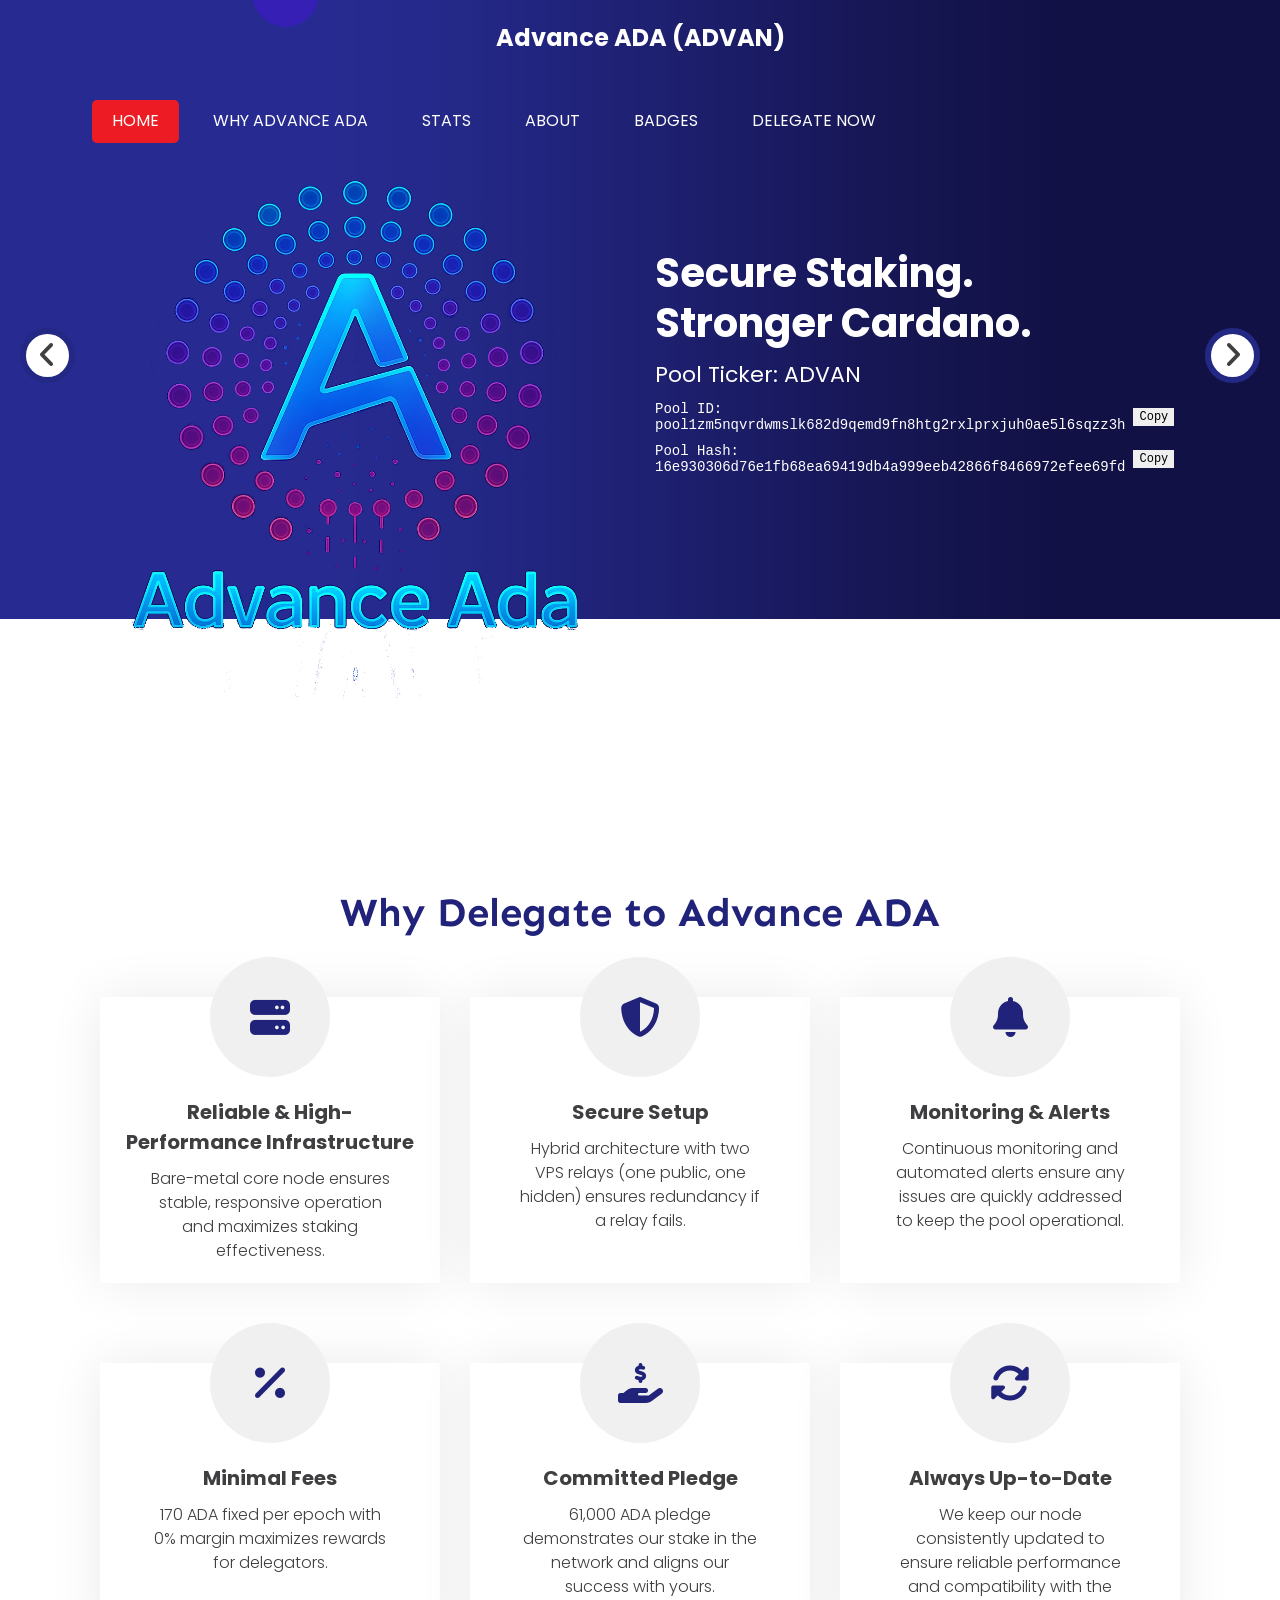
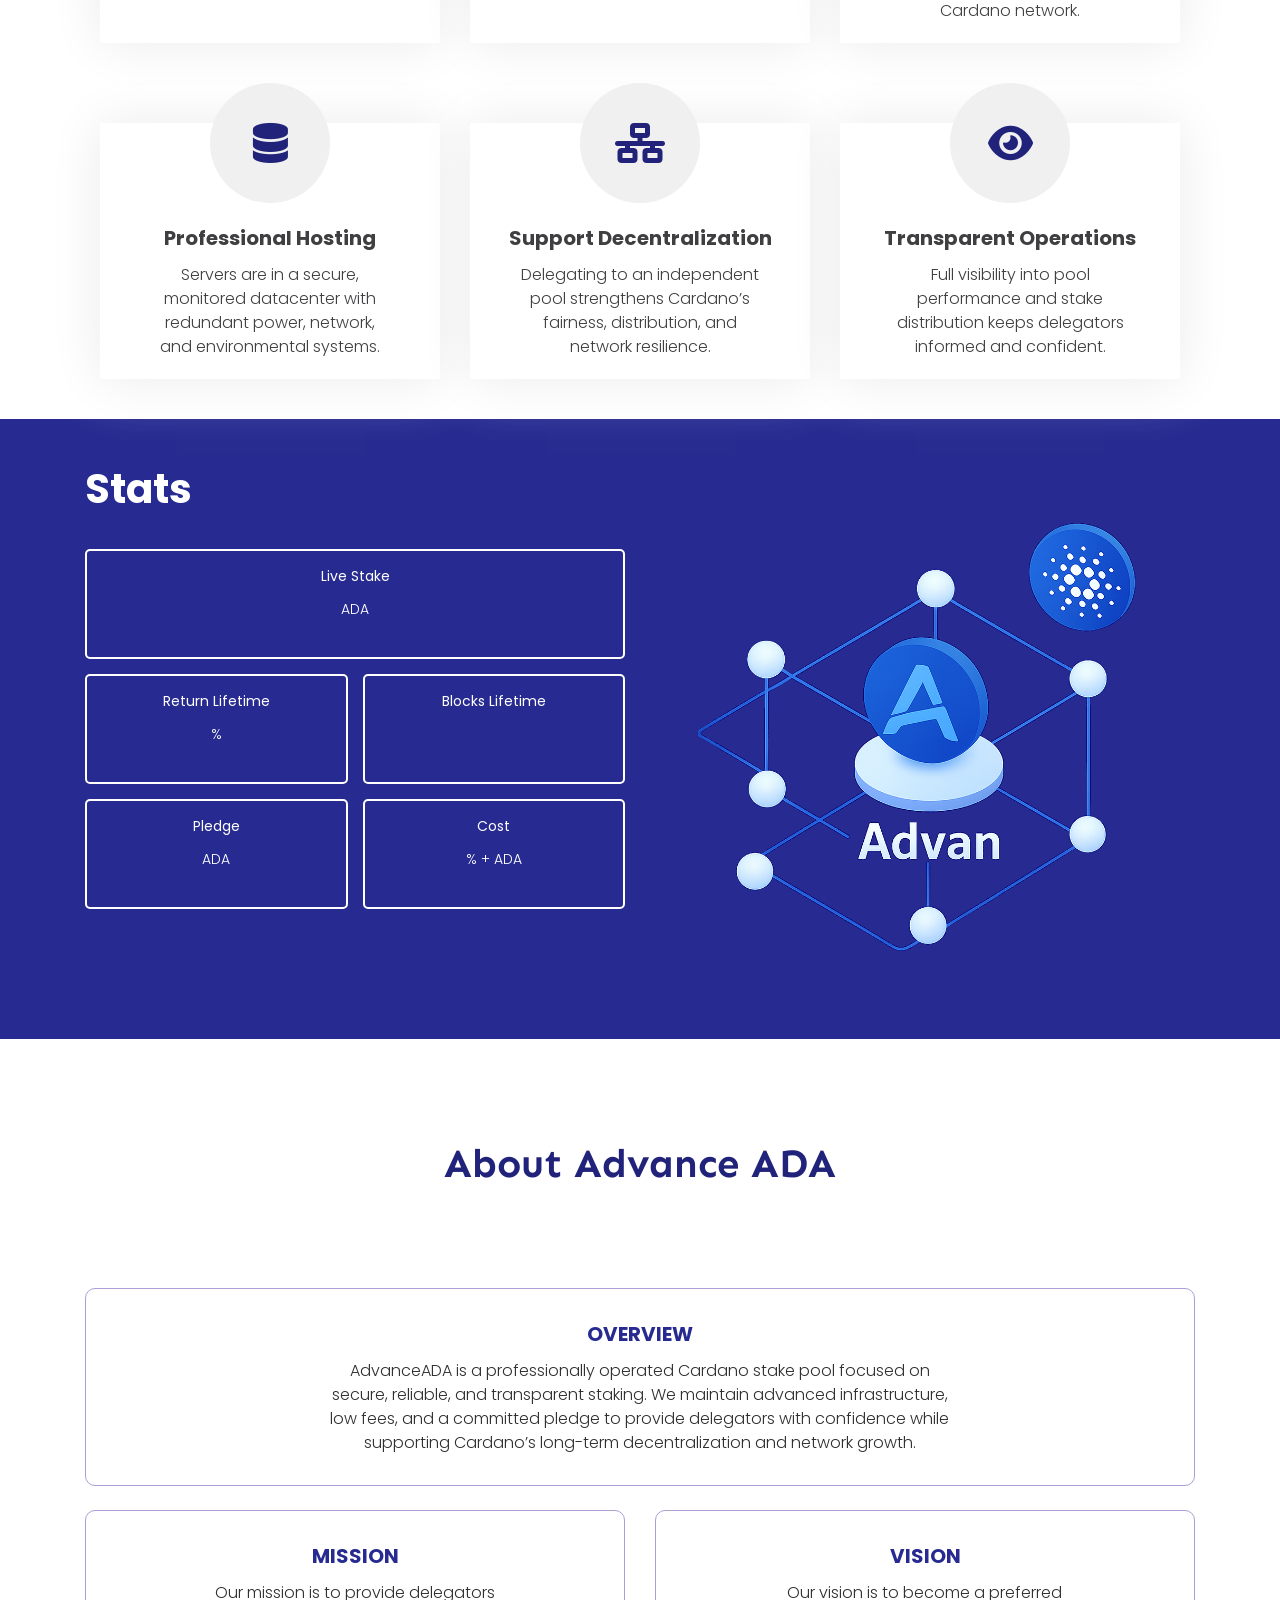
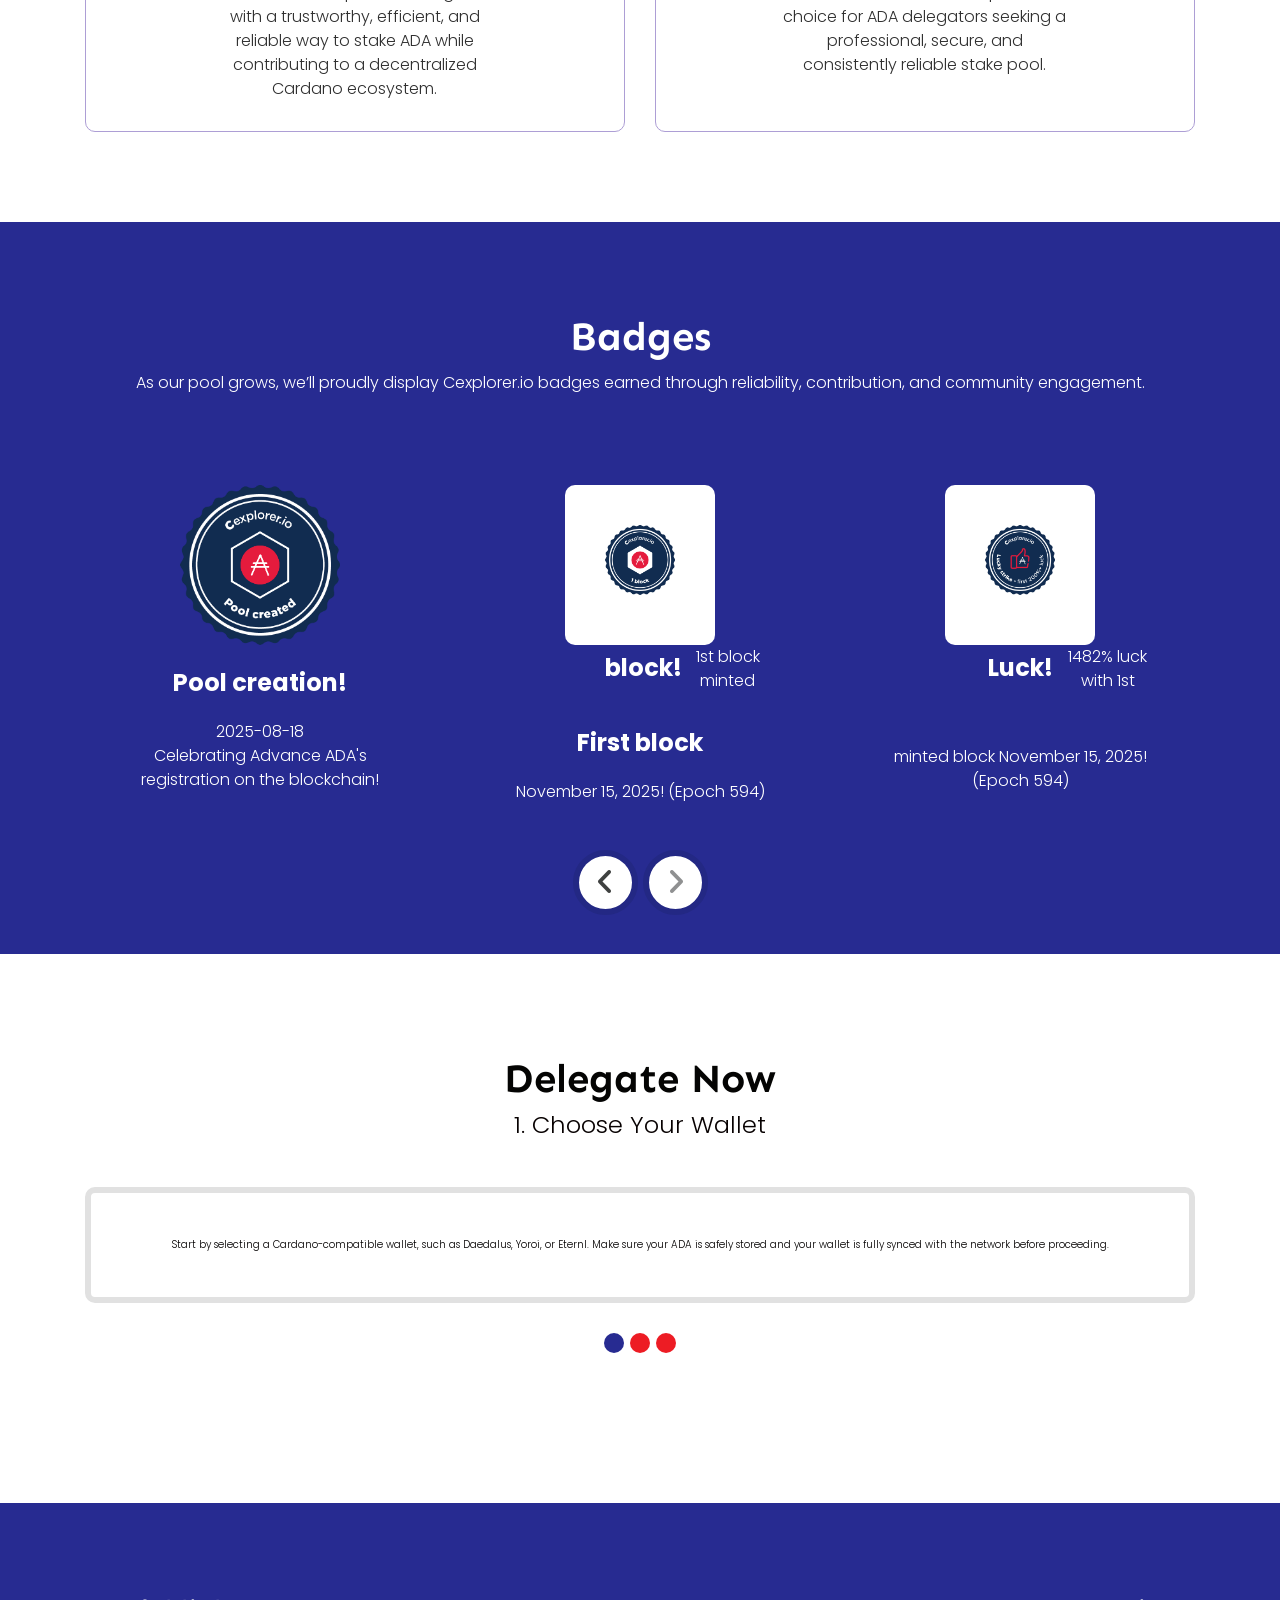
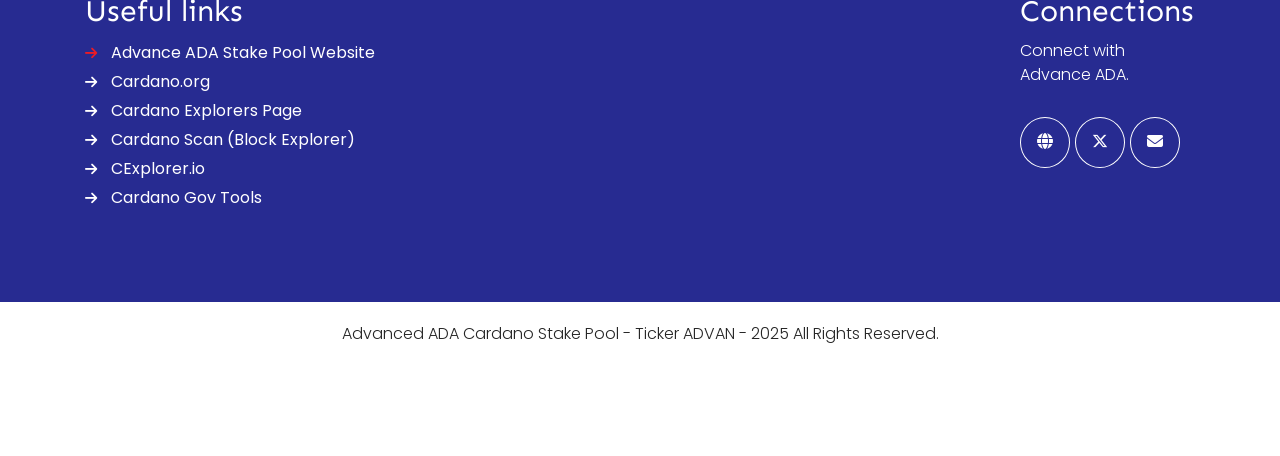
==== index.html @ 87daebdf "Update index.html" ====
<!DOCTYPE html>
<html>
   <head>
      <!-- basic -->
      <meta charset="utf-8">
      <meta http-equiv="X-UA-Compatible" content="IE=edge">
      <meta name="viewport" content="width=device-width, initial-scale=1">
      <!-- mobile metas -->
      <meta name="viewport" content="width=device-width, initial-scale=1">
      <meta name="viewport" content="initial-scale=1, maximum-scale=1">
      <!-- site metas -->
      <title>Advance ADA</title>
      <meta name="keywords" content="">
      <meta name="description" content="">
      <meta name="author" content="">
      <!-- bootstrap css -->
      <link rel="stylesheet" type="text/css" href="css/bootstrap.min.css">
      <!-- style css -->
      <link rel="stylesheet" type="text/css" href="css/style.css">
      <!-- Responsive-->
      <link rel="stylesheet" href="css/responsive.css">
      <!-- fevicon -->
      <link rel="icon" href="images/fevicon.png" type="image/gif" />
      <!-- fonts -->
      <link href="https://fonts.googleapis.com/css?family=Poppins:400,700|Sen:400,700,800&display=swap" rel="stylesheet">
      <!-- Scrollbar Custom CSS -->
      <link rel="stylesheet" href="css/jquery.mCustomScrollbar.min.css">
      <!-- Tweaks for older IEs-->
      <!--<link rel="stylesheet" href="https://netdna.bootstrapcdn.com/font-awesome/4.0.3/css/font-awesome.css">-->
      <!--<link rel="stylesheet" href="https://cdnjs.cloudflare.com/ajax/libs/font-awesome/5.15.4/css/all.min.css">-->
      <link rel="stylesheet" href="https://cdnjs.cloudflare.com/ajax/libs/font-awesome/6.5.2/css/all.min.css">
      <link rel="stylesheet" href="css/custom.css">
   </head>

<!-- Google tag (gtag.js) -->
<script async src="https://www.googletagmanager.com/gtag/js?id=G-NX46J95GQ2"></script>
<script>
  window.dataLayer = window.dataLayer || [];
  function gtag(){dataLayer.push(arguments);}
  gtag('js', new Date());

  gtag('config', 'G-NX46J95GQ2');
</script>
   
   <body>
      <div class="header_section">
         <div class="container">
            <nav class="navbar navbar-expand-lg navbar-light bg-light">
               <a class="navbar-brand"href="https://www.advanceada.com"><h1 style="color: white;"><b>Advance ADA (ADVAN)</b></h1></a>
               <button class="navbar-toggler" type="button" data-toggle="collapse" data-target="#navbarSupportedContent" aria-controls="navbarSupportedContent" aria-expanded="false" aria-label="Toggle navigation">
               <span class="navbar-toggler-icon"></span>
               </button>
               <div class="collapse navbar-collapse" id="navbarSupportedContent">
                  <ul class="navbar-nav ml-auto">
                     <li class="nav-item active">
                        <a class="nav-link" href="https://www.advanceada.com">Home</a>
                     </li>
                     <li class="nav-item">
                        <a class="nav-link" href="#Why">Why</a>
                     </li>
                     <li class="nav-item">
                        <a class="nav-link" href="#Stats">Stats</a>
                     </li>
                     <li class="nav-item">
                        <a class="nav-link" href="#About">About</a>
                     </li>
                     <li class="nav-item">
                        <a class="nav-link" href="#Badges">Badges</a>
                     </li>
                    <li class="nav-item">
                        <a class="nav-link" href="#Delegate">Delegate</a>
                     </li>
                     <!--<li class="nav-item">
                        <a class="nav-link" href="contact.html">Contact Us</a>
                     </li>-->
                  </ul>
                  <form class="form-inline my-2 my-lg-0">
                  </form>
               </div>
            </nav>
            <div class="custom_bg">
               <div class="custom_menu">
                  <ul>
                     <li class="active"><a href="index.html">Home</a></li>
                     <li><a href="#Why">Why Advance ADA</a></li>
                     <li><a href="#Stats">Stats</a></li>
                     <li><a href="#About">About</a></li>
                     <li><a href="#Badges">Badges</a></li>
                     <li><a href="#Delegate">Delegate Now</a></li>
                  </ul>
               </div>
               <!--<form class="form-inline my-2 my-lg-0">
                  <div class="search_btn">
                     <li><a href="#"><i class="fa fa-search" aria-hidden="true"></i></a></li>
                     <li><a href="#"><i class="fa fa-shopping-cart" aria-hidden="true"></i></a></li>
                  </div>
               </form>-->
            </div>
         </div>

         <!-- banner section start --> 
         <div class="banner_section layout_padding">
            <div id="my_slider" class="carousel slide" data-ride="carousel">
               <div class="carousel-inner">
                  <div class="carousel-item active">
                     <div class="container">
                        <div class="row">
                           <div class="col-md-6">
                              <div class="banner_img"><img src="images/Advan_Logo_NoBG.png"></div>
                           </div>
                           <div class="col-md-6">
                              <h1 class="banner_taital">Secure Staking.<br>Stronger Cardano.</h1>
                              <h2 style="color: white;">Pool Ticker: ADVAN</h2>
                              <h2 style="color: white; font-size: 14px; font-family: monospace; word-break: break-all; display: flex; align-items: center; gap: 8px;">
                                 Pool ID:<br>pool1zm5nqvrdwmslk682d9qemd9fn8htg2rxlprxjuh0ae5l6sqzz3h
                                 <button 
                                   onclick="navigator.clipboard.writeText('pool1zm5nqvrdwmslk682d9qemd9fn8htg2rxlprxjuh0ae5l6sqzz3h')"
                                   style="font-size: 12px; padding: 2px 6px; cursor: pointer;"
                                 >
                                   Copy
                                 </button>
                               </h2>
                               <h2 style="color: white; font-size: 14px; font-family: monospace; word-break: break-all; display: flex; align-items: center; gap: 8px;">
                                 Pool Hash:<br>16e930306d76e1fb68ea69419db4a999eeb42866f8466972efee69fd
                                 <button 
                                   onclick="navigator.clipboard.writeText('16e930306d76e1fb68ea69419db4a999eeb42866f8466972efee69fd')"
                                   style="font-size: 12px; padding: 2px 6px; cursor: pointer;"
                                 >
                                   Copy
                                 </button>
                               </h2>
                                                              
                              <!--<div class="read_bt"><a href="#">Read More</a></div>-->
                           </div>

                        </div>
                     </div>
                  </div>
                  <div class="carousel-item">
                     <div class="container">
                        <div class="row">
                           <div class="col-md-6">
                               <h1 class="banner_taital">Stake your ADA with Advance ADA (ticker: ADVAN)</h1>
                              <h2 style="color: white;">A Cardano stakepool with meaningful pledge and reliable high performance infrastructure, running with the minimum allowed fee (0% + 170ADA) to best optimize delegator's rewards!</h2>
                              <!--<div class="read_bt"><a href="#">Read More</a></div>-->
                           </div>
                           <div class="col-md-6">
                              <div class="banner_img"><img src="images/banner-img.png"></div>
                           </div>
                        </div>
                     </div>
                  </div>
                  <!--
                  <div class="carousel-item">
                     <div class="container">
                        <div class="row">
                           <div class="col-md-6">
                              <h1 class="banner_taital">Hosting <br>And Domain</h1>
                              <div class="read_bt"><a href="#">Read More</a></div>
                           </div>
                           <div class="col-md-6">
                              <div class="banner_img"><img src="images/Advan_Logo_NoBG.png"></div>
                           </div>
                        </div>
                     </div>
                  </div>-->
               </div>
               <a class="carousel-control-prev" href="#my_slider" role="button" data-slide="prev">
               <i class="fa fa-angle-left"></i>
               </a>
               <a class="carousel-control-next" href="#my_slider" role="button" data-slide="next">
               <i class="fa fa-angle-right"></i>
               </a>
            </div>
         </div>
         <!-- banner section end -->
      </div>
      <!-- header section end -->

      <!-- domain section start -->
      <!--<div class="domain_section">
         <div class="container">
            <div class="domain_box">
               <div class="domain_rate">
                  <ul>
                     <li><a href="#"><span style="color: #8b2791;">.com</span> $11.25</a></li>
                     <li><a href="#"><span style="color: #8b2791;">.org</span> $12.50</a></li>
                     <li><a href="#"><span style="color: #8b2791;">.net</span> $14.50 </a></li>
                     <li><a href="#"><span style="color: #8b2791;">.com</span> $11.50</a></li>
                     <li><a href="#"><span style="color: #8b2791;">info</span> $9.00</a></li>
                     <li><a href="#"><span style="color: #8b2791;">xyz</span> $0.99</a></li>
                  </ul>
               </div>
               <div class="domain_main">
                  <form class="example" action="#">
                     <input type="text" placeholder="Search Domain.." name="Search Domain..">
                     <button type="submit">Search Now</button>
                  </form>
               </div>
            </div>
         </div>
      </div>-->
      <!-- domain section end -->

<!-- Why section start -->
<div class="about_section layout_padding" id="Why">
   <div class="container">
      
      <!-- Section Title -->
      <div class="container">
         <div class="row">
           <div class="col-md-12">
             <h1 class="pricing_taital" style="color: #21237a; margin-bottom: 50px;">Why Delegate to Advance ADA</h1>
             <!--<p class="pricing_text">Why Delegate to Advance ADA</p>-->
           </div>
         </div>

      <!-- Row 1 -->
      <div class="row about-row" style="margin-bottom: 80px;">
         <div class="col-md-4">
            <div class="about_box">
               <div class="icon-circle" style="width: 120px; height: 120px; margin-top: -60px; margin-left: auto; margin-right: auto; position: relative; z-index: 1; text-align: center;"><i class="fas fa-server" style="font-size: 40px; line-height: 120px;"></i></div>
               <h3 class="faster_text">Reliable & High-Performance Infrastructure</h3>
               <p class="lorem_text">Bare-metal core node ensures stable, responsive operation and maximizes staking effectiveness.</p>
            </div>
         </div>
         <div class="col-md-4">
            <div class="about_box">
               <div class="icon-circle" style="width: 120px; height: 120px; margin-top: -60px; margin-left: auto; margin-right: auto; position: relative; z-index: 1; text-align: center;"><i class="fas fa-shield-alt" style="font-size: 40px; line-height: 120px;"></i></div>
               <h3 class="faster_text">Secure Setup</h3>
               <p class="lorem_text">Hybrid architecture with two VPS relays (one public, one hidden) ensures redundancy if a relay fails.</p>
            </div>
         </div>
         <div class="col-md-4">
            <div class="about_box">
               <div class="icon-circle" style="width: 120px; height: 120px; margin-top: -60px; margin-left: auto; margin-right: auto; position: relative; z-index: 1; text-align: center;"><i class="fas fa-bell" style="font-size: 40px; line-height: 120px;"></i></div>
               <h3 class="faster_text">Monitoring & Alerts</h3>
               <p class="lorem_text">Continuous monitoring and automated alerts ensure any issues are quickly addressed to keep the pool operational.</p>
            </div>
         </div>
      </div>

      <!-- Row 2 -->
      <div class="row about-row" style="margin-bottom: 80px;">
         <div class="col-md-4">
            <div class="about_box">
               <div class="icon-circle" style="width: 120px; height: 120px; margin-top: -60px; margin-left: auto; margin-right: auto; position: relative; z-index: 1; text-align: center;"><i class="fas fa-percentage" style="font-size: 40px; line-height: 120px;"></i></div>
               <h3 class="faster_text">Minimal Fees</h3>
               <p class="lorem_text">170 ADA fixed per epoch with 0% margin maximizes rewards for delegators.</p>
            </div>
         </div>
         <div class="col-md-4">
            <div class="about_box">
               <div class="icon-circle" style="width: 120px; height: 120px; margin-top: -60px; margin-left: auto; margin-right: auto; position: relative; z-index: 1; text-align: center;"><i class="fas fa-hand-holding-usd" style="font-size: 40px; line-height: 120px;"></i></div>
               <h3 class="faster_text">Committed Pledge</h3>
               <p class="lorem_text">61,000 ADA pledge demonstrates our stake in the network and aligns our success with yours.</p>
            </div>
         </div>
         <div class="col-md-4">
            <div class="about_box">
               <div class="icon-circle" style="width: 120px; height: 120px; margin-top: -60px; margin-left: auto; margin-right: auto; position: relative; z-index: 1; text-align: center;"><i class="fas fa-sync-alt" style="font-size: 40px; line-height: 120px;"></i></div>
               <h3 class="faster_text">Always Up-to-Date</h3>
               <p class="lorem_text">We keep our node consistently updated to ensure reliable performance and compatibility with the Cardano network.</p>
            </div>
         </div>
      </div>

      <!-- Row 3 -->
      <div class="row about-row">
         <div class="col-md-4">
            <div class="about_box">
               <div class="icon-circle" style="width: 120px; height: 120px; margin-top: -60px; margin-left: auto; margin-right: auto; position: relative; z-index: 1; text-align: center;"><i class="fas fa-database" style="font-size: 40px; line-height: 120px;"></i></div>
               <h3 class="faster_text">Professional Hosting</h3>
               <p class="lorem_text">Servers are in a secure, monitored datacenter with redundant power, network, and environmental systems.</p>
            </div>
         </div>
         <div class="col-md-4">
            <div class="about_box">
               <div class="icon-circle" style="width: 120px; height: 120px; margin-top: -60px; margin-left: auto; margin-right: auto; position: relative; z-index: 1; text-align: center;"><i class="fas fa-network-wired" style="font-size: 40px; line-height: 120px;"></i></div>
               <h3 class="faster_text">Support Decentralization</h3>
               <p class="lorem_text">Delegating to an independent pool strengthens Cardano’s fairness, distribution, and network resilience.</p>
            </div>
         </div>
         <div class="col-md-4">
            <div class="about_box">
               <div class="icon-circle" style="width: 120px; height: 120px; margin-top: -60px; margin-left: auto; margin-right: auto; position: relative; z-index: 1; text-align: center;"><i class="fas fa-eye" style="font-size: 40px; line-height: 120px;"></i></div>
               <h3 class="faster_text">Transparent Operations</h3>
               <p class="lorem_text">Full visibility into pool performance and stake distribution keeps delegators informed and confident.</p>
            </div>
         </div>
      </div>

   </div>
</div>
<!-- Why section end -->


      <!-- hosting section start -->
<!--      <div class="hosting_section layout_padding" id="Stats">
         <div class="container">
            <div class="row">
               <div class="col-md-6">
                  <h1 class="hosting_taital">Recent Stats</h1>
                  <p class="hosting_text"> To be updated - Under construction <br><br><br><br><br><br><br><br></p>
                  <!--<div class="click_bt"><a href="#">Click Here</a></div>-->
<!--               </div>
               <div class="col-md-6">
                  <div class="hosting_img"><img src="images/Advan_Blockchain.png"></div>
               </div>
            </div>
         </div>
      </div>
      <!-- hosting section end -->




<!-- Stats section start -->
<script src="https://ajax.googleapis.com/ajax/libs/jquery/3.4.1/jquery.min.js"></script>
<script>
   $.getJSON("https://js.cexplorer.io/api-static/pool/pool1zm5nqvrdwmslk682d9qemd9fn8htg2rxlprxjuh0ae5l6sqzz3h.json", function(data) { 
   $.each( data.data, function( i, val ) { 
         a=new Array('tax_fix','pledge','stake');
         if(a.includes(i))  val=Math.round(parseInt(val)/1000000);
         if(i=='blocks_lifetime') val=parseInt(val) + parseInt(data.data.blocks_epoch);
   
         $('#pool1zm5nqvrdwmslk682d9qemd9fn8htg2rxlprxjuh0ae5l6sqzz3h_'+i).html(val).text();   
   }); 
         });
</script>

<div class="stats_section layout_padding" id="Stats">
   <div class="container">
      <div class="row">
         <!-- Left column: Stats title and boxes -->
         <div class="col-md-6">
            <h1 class="stats_taital">Stats</h1>
            <div class="stats_boxes">
               <!-- First row: Live Stake (spans both columns on desktop) -->
               <div class="stat_box full-width">
                  <h3>Live Stake</h3>
                  <p id="LiveStake"><span id="pool1zm5nqvrdwmslk682d9qemd9fn8htg2rxlprxjuh0ae5l6sqzz3h_stake"></span> ADA</p>
               </div>
               <!-- Second row: Return Lifetime and Blocks Lifetime -->
               <div class="stat_box">
                  <h3>Return Lifetime</h3>
                  <p id="returnLifetime"><span id="pool1zm5nqvrdwmslk682d9qemd9fn8htg2rxlprxjuh0ae5l6sqzz3h_roa_lifetime"></span>%</p>
               </div>
               <div class="stat_box">
                  <h3>Blocks Lifetime</h3>
                  <p id="blocksLifetime"><span id="pool1zm5nqvrdwmslk682d9qemd9fn8htg2rxlprxjuh0ae5l6sqzz3h_blocks_lifetime"></span></p>
               </div>
               <!-- Third row: Pledge and Cost -->
               <div class="stat_box">
                  <h3>Pledge</h3>
                  <p id="pledge"><span id="pool1zm5nqvrdwmslk682d9qemd9fn8htg2rxlprxjuh0ae5l6sqzz3h_pledge"></span> ADA</p>
               </div>
               <div class="stat_box">
                  <h3>Cost</h3>
                  <p id="poolCost"><span id="pool1zm5nqvrdwmslk682d9qemd9fn8htg2rxlprxjuh0ae5l6sqzz3h_tax_ratio"></span>% +  <span id="pool1zm5nqvrdwmslk682d9qemd9fn8htg2rxlprxjuh0ae5l6sqzz3h_tax_fix"></span> ADA</p>
               </div>
            </div>
         </div>
         <!-- Right column: Image -->
         <div class="col-md-6">
            <div class="stats_img text-center">
               <img src="images/Advan_Blockchain_NoBG.png" alt="Advan Blockchain" class="img-fluid">
            </div>
         </div>
      </div>
   </div>
</div>
<style>
   .stats_section {
       background-color: #272b91;
       color: #ffffff;
       padding: 40px 0;
   }
   .stats_taital {
       color: #ffffff;
       margin-bottom: 20px;
   }
   .stats_boxes {
       margin-bottom: 20px;
       display: grid;
       grid-template-columns: 1fr 1fr;
       grid-template-rows: auto auto auto; /* Explicitly define 3 rows */
       gap: 15px; /* Consistent spacing */
       max-width: 100%;
   }
   .stat_box {
       background-color: transparent;
       color: #ffffff;
       border: 2px solid #ffffff;
       padding: 15px;
       text-align: center;
       border-radius: 5px;
       min-height: 110px;
       box-sizing: border-box;
       overflow: hidden;
       white-space: nowrap;
       text-overflow: ellipsis;
   }
   .full-width {
       grid-column: 1 / -1; /* Span both columns on desktop */
   }
   .stat_box h3, .stat_box p {
       color: #ffffff;
       margin: 0;
       font-size: 14px;
   }
   .stats_img img {
       max-width: 100%;
       height: auto;
   }
   /* Stack to 5 rows below 500px (mobile) */
   @media (max-width: 500px) {
       .stats_boxes {
           grid-template-columns: 1fr; /* Single column */
           grid-template-rows: repeat(5, auto); /* 5 rows */
           gap: 15px;
       }
       .stat_box {
           grid-column: 1 / -1; /* All span full width */
           min-height: 90px;
       }
       .full-width {
           grid-column: 1 / -1; /* Ensure first row still spans */
       }
   }
</style>
<!-- Stats section end -->   

   
      <!-- about section start -->
<div class="pricing_section layout_padding" id="About">
   <div class="container">
     <div class="row">
       <div class="col-md-12">
         <h1 class="pricing_taital" style="color: #21237a; margin-bottom: 20px;">About Advance ADA</h1>
       </div>
     </div>

     <div class="pricing_section_2">
       <!-- Overview takes full row -->
       <div class="row mb-4">
         <div class="col-md-12">
           <div class="pricing_box">
             <h1 class="monthly_text">Overview</h1>
             <p class="band_text">
               AdvanceADA is a professionally operated Cardano stake pool focused on secure, reliable, and transparent staking. 
               We maintain advanced infrastructure, low fees, and a committed pledge to provide delegators with confidence 
               while supporting Cardano’s long-term decentralization and network growth.
             </p>
           </div>
         </div>
       </div>
 
       <!-- Mission + Vision side by side -->
       <div class="row">
         <div class="col-md-6 d-flex">
           <div class="pricing_box flex-fill">
             <h1 class="monthly_text">Mission</h1>
             <p class="band_text">
               Our mission is to provide delegators with a trustworthy, efficient, and reliable way to stake ADA 
               while contributing to a decentralized Cardano ecosystem.
             </p>
           </div>
         </div>
 
         <div class="col-md-6 d-flex">
           <div class="pricing_box flex-fill">
             <h1 class="monthly_text">Vision</h1>
             <p class="band_text">
               Our vision is to become a preferred choice for ADA delegators seeking a professional, secure, 
               and consistently reliable stake pool.
             </p>
           </div>
         </div>
       </div>
     </div>
   </div>
 </div>
 <!-- about section end -->

      <!-- services section start -->
      <div class="services_section layout_padding" id="Badges">
         <div class="container">
            <div class="row">
               <div class="col-md-12">
                  <h1 class="services_taital">Badges</h1>
                  <p class="services_text">As our pool grows, we’ll proudly display Cexplorer.io badges earned through reliability, contribution, and community engagement.</p>
                  <!--<p class="services_text">Cexplorer.io badges showcase our pool’s proven reliability, community engagement, and Cardano ecosystem contributions.</p>-->
               </div>
            </div>
            <div class="services_section_2">
               <div id="main_slider"class="carousel slide" data-ride="carousel">
                  <div class="carousel-inner">
                     <div class="carousel-item active">
                        <div class="row">
                           <div class="col-md-4">
                              <div class="service_box" style="text-align: center;">
                                 <img src="images/Advan-Badge-Pool-Creation.png" class="image_1" width="160" height="160">
                                 <h3 class="wordpress_text">Pool creation!</h3>
                                 <p class="opposed_text">2025-08-18<br>Celebrating Advance ADA's registration on the blockchain!</p>
                              </div>
                           </div>
                           <div class="col-md-4">
                              <div class="service_box">
                                 <div class="services_icon">
                                    <img src="images/Badge-block-1.png" class="image_1" width="160" height="160">
                                     <h3 class="wordpress_text">First block!</h3>
                                 </div>
                                 <h3 class="wordpress_text">First block</h3>
                                 <p class="opposed_text">1st block minted November 15, 2025! (Epoch 594)</p>
                              </div>
                           </div>
                           <div class="col-md-4">
                              <div class="service_box">
                                 <div class="services_icon">
                                    <img src="images/Badge-luck-200.png" class="image_1" width="160" height="160">
                                     <h3 class="wordpress_text">+200% Luck!</h3>
                                 </div>
                                 <h3 class="wordpress_text"></h3>
                                 <p class="opposed_text">1482% luck with 1st minted block November 15, 2025! (Epoch 594)</p>
                              </div>
                           </div>
                        </div>
                     </div>
                     <div class="carousel-item">
                        <div class="row">
                           <div class="col-md-4">
                              <div class="service_box">
                                 <div class="services_icon">
                                    <img src="images/Baicon-4.png" class="image_1">
                                    <img src="images/icon-4.png" class="image_2">
                                 </div>
                                 <h3 class="wordpress_text">100k Stake</h3>
                                 <p class="opposed_text">A next goal to be celebrated by Advance ADA.</p>
                              </div>
                           </div>
                           <div class="col-md-4">
                              <div class="service_box">
                                 <div class="services_icon">
                                    <img src="images/icon-4.png" class="image_1">
                                    <img src="images/icon-4.png" class="image_2">
                                 </div>
                                 <h3 class="wordpress_text">10 Blocks</h3>
                                 <p class="opposed_text">A next goal to be celebrated by Advance ADA.</p>
                              </div>
                           </div>
                           <div class="col-md-4">
                              <div class="service_box">
                                 <div class="services_icon">
                                    <img src="images/icon-4.png" class="image_1">
                                    <img src="images/icon-4.png" class="image_2">
                                 </div>
                                 <h3 class="wordpress_text">10 Delegators</h3>
                                 <p class="opposed_text">A next goal to be celebrated by Advance ADA.</p>
                              </div>
                           </div>
                        </div>
                     </div>
                     <!--
                     <div class="carousel-item">
                        <div class="row">
                           <div class="col-md-4">
                              <div class="service_box">
                                 <div class="services_icon">
                                    <img src="images/icon-4.png" class="image_1">
                                    <img src="images/icon-7.png" class="image_2">
                                 </div>
                                 <h3 class="wordpress_text">WordPress Hosting</h3>
                                 <p class="opposed_text">opposed to using 'Content here, content here', making it look like readable</p>
                              </div>
                           </div>
                           <div class="col-md-4">
                              <div class="service_box">
                                 <div class="services_icon">
                                    <img src="images/icon-5.png" class="image_1">
                                    <img src="images/icon-5.png" class="image_2">
                                 </div>
                                 <h3 class="wordpress_text">Cloud Hosting</h3>
                                 <p class="opposed_text">opposed to using 'Content here, content here', making it look like readable</p>
                              </div>
                           </div>
                           <div class="col-md-4">
                              <div class="service_box">
                                 <div class="services_icon">
                                    <img src="images/icon-6.png" class="image_1">
                                    <img src="images/icon-9.png" class="image_2">
                                 </div>
                                 <h3 class="wordpress_text">Dedicated Hosting</h3>
                                 <p class="opposed_text">opposed to using 'Content here, content here', making it look like readable</p>
                              </div>
                           </div>
                        </div>
                     </div>-->
                  </div>
                  <a class="carousel-control-prev" href="#main_slider" role="button" data-slide="prev">
                  <i class="fa fa-angle-left"></i>
                  </a>
                  <a class="carousel-control-next" href="#main_slider" role="button" data-slide="next">
                  <i class="fa fa-angle-right"></i>
                  </a>
               </div>
            </div>
         </div>
      </div>
      <!-- services section end -->


      <!-- testimonial section start -->
      <div class="testimonial_section layout_padding" id="Delegate">
         <div class="container">
            <div id="carouselExampleIndicators" class="carousel slide" data-ride="carousel">
               <ol class="carousel-indicators">
                  <li data-target="#carouselExampleIndicators" data-slide-to="0" class="active"></li>
                  <li data-target="#carouselExampleIndicators" data-slide-to="1"></li>
                  <li data-target="#carouselExampleIndicators" data-slide-to="2"></li>
               </ol>
               <div class="carousel-inner">
                  <div class="carousel-item active">
                     <div class="row">
                        <div class="col-md-12">
                           <h1 class="testimonial_taital">Delegate Now</h1>
                           <p class="testimonial_text">1. Choose Your Wallet</p>
                           <div class="testimonial_section_2">
                              <p class="ipsum_text">Start by selecting a Cardano-compatible wallet, such as Daedalus, Yoroi, or Eternl. Make sure your ADA is safely stored and your wallet is fully synced with the network before proceeding.</p>
                              <!--<div class="quick_img"><img src="images/quick-icon.png"></div>-->
                           </div>
                           <!--<div class="client_img"><img src="images/client-img.png"></div>
                           <h4 class="client_name">Joy Mori</h4>-->
                        </div>
                     </div>
                  </div>
                  <div class="carousel-item">
                     <div class="row">
                        <div class="col-md-12">
                           <h1 class="testimonial_taital">Delegate Now</h1>
                           <p class="testimonial_text">2. Find ADVAN Stake Pool</p>
                           <div class="testimonial_section_2">
                              <p class="ipsum_text">Within your wallet’s delegation interface, search for our pool by its <b>ticker: ADVAN</b> or pool ID. Review the pool details if you like, then select it as your delegation target.</p>
                              <!--<div class="quick_img"><img src="images/quick-icon.png"></div>-->
                           </div>
                           <!--<div class="client_img"><img src="images/client-img.png"></div>
                           <h4 class="client_name">Joy Mori</h4>-->
                        </div>
                     </div>
                  </div>
                  <div class="carousel-item">
                     <div class="row">
                        <div class="col-md-12">
                           <h1 class="testimonial_taital">Delegate Now</h1>
                           <p class="testimonial_text">3. Delegate Your ADA</p>
                           <div class="testimonial_section_2">
                              <p class="ipsum_text">Decide how much ADA you want to delegate and confirm the transaction. Your delegation will be active after the next epoch, and you’ll start earning rewards while supporting the ADVAN stake pool.</p>
                              <!--<div class="quick_img"><img src="images/quick-icon.png"></div>-->
                           </div>
                           <!--<div class="client_img"><img src="images/client-img.png"></div>
                           <h4 class="client_name">Joy Mori</h4>-->
                        </div>
                     </div>
                  </div>
               </div>
            </div>
         </div>
      </div>
      <!-- testimonial section end -->

      <!-- newslatter section start -->
      <!-- 
      <div class="newslatter_section">
         <div class="container">
            <div class="row">
               <div class="col-md-12">
                  <h1 class="newslatter_taital">Subscribe Newsletter</h1>
                  <form class="example" action="#">
                     <input type="text" class="mail" placeholder="Enter Your email" name="Enter Your email">
                     <button type="submit">Sbscribe</button>
                  </form>
               </div>
            </div>
         </div>
      </div>
   -->
      <!-- newslatter section end -->
      <!-- footer section start -->
      <div class="footer_section layout_padding">
         <div class="container">
            <div class="row">
               <div class="col-sm-4">
                  <h3 class="footer_text">Useful links</h3>
                  <div class="footer_menu">
                     <ul>
                        <li class="active"><a href="index.html"><span class="angle_icon active"><i class="fa fa-arrow-right" aria-hidden="true"></i></span> Advance ADA Stake Pool Website</a></li>
                        <li><a href="https://cardano.org/"><span class="angle_icon"><i class="fa fa-arrow-right" aria-hidden="true"></i></span>  Cardano.org</a></li>
                        <li><a href="https://explorer.cardano.org/"><span class="angle_icon"><i class="fa fa-arrow-right" aria-hidden="true"></i></span> Cardano Explorers Page</a></li>
                        <li><a href="https://cardanoscan.io/"><span class="angle_icon"><i class="fa fa-arrow-right" aria-hidden="true"></i></span> Cardano Scan (Block Explorer)</a></li>
                        <li><a href="https://cexplorer.io/"><span class="angle_icon"><i class="fa fa-arrow-right" aria-hidden="true"></i></span>  CExplorer.io</a></li>
                        <li><a href="https://gov.tools/"><span class="angle_icon"><i class="fa fa-arrow-right" aria-hidden="true"></i></span>  Cardano Gov Tools</a></li>
                     </ul>
                  </div>
               </div>
               
               <div class="col-sm-4">
                  <!--
                  <h3 class="footer_text">Address</h3>
                  <div class="location_text">
                     <ul>
                        <li>
                           <a href="#">
                           <span class="padding_left_10"><i class="fa fa-map-marker" aria-hidden="true"></i></span>It is a long established fact that a<br> reader will be distracted</a>
                        </li>
                        <li>
                           <a href="#">
                           <span class="padding_left_10"><i class="fa fa-phone" aria-hidden="true"></i></span>(+71) 1234567890<br>(+71) 1234567890
                           </a>
                        </li>
                        <li>
                           <a href="#">
                           <span class="padding_left_10"><i class="fa fa-envelope" aria-hidden="true"></i></span>demo@gmail.com
                           </a>
                        </li>
                     </ul>
                  </div>
               -->
               </div>
            
               <div class="col-sm-4">
                  <div class="footer_main">
                     <h3 class="footer_text">Connections</h3>
                     <p class="dummy_text">Connect with Advance ADA.</p>
                     <div class="social_icon">
                        <ul>
                           <!--<li><a href="#"><i class="fa fa-facebook" aria-hidden="true"></i></a></li>-->
                           <li><a href="https://www.advanceada.com"><i class="fa fa-globe" aria-hidden="true"></i></a></li>
                           <li><a href="https://x.com/advanceada"><i class="fab fa-x-twitter" aria-hidden="true"></i></a></li>
                           <li><a href="mailto:advanceada.stakepool@gmail.com"><i class="fa fa-envelope" aria-hidden="true"></i></a></li>
                           <!--<li><a href="#"><i class="fa fa-instagram" aria-hidden="true"></i></a></li>-->
                        </ul>
                     </div>
                  </div>
               </div>
            </div>
         </div>
      </div>
      <!-- footer section end -->
      <!-- copyright section start -->
      <div class="copyright_section">
         <div class="container">
            <p class="copyright_text">Advanced ADA Cardano Stake Pool - Ticker ADVAN - 2025 All Rights Reserved.</p>
         </div>
      </div>
      <!-- copyright section end -->
      <!-- Javascript files-->
      <script src="js/jquery.min.js"></script>
      <script src="js/popper.min.js"></script>
      <script src="js/bootstrap.bundle.min.js"></script>
      <script src="js/jquery-3.0.0.min.js"></script>
      <script src="js/plugin.js"></script>
      <!-- sidebar -->
      <script src="js/jquery.mCustomScrollbar.concat.min.js"></script>
      <script src="js/custom.js"></script>
   </body>
</html>
---- css/style.css ----
/*--------------------------------------------------------------------- File Name: style.css ---------------------------------------------------------------------*/


/*--------------------------------------------------------------------- import Files ---------------------------------------------------------------------*/

@import url(animate.min.css);
@import url(normalize.css);
@import url(icomoon.css);
@import url(css/font-awesome.min.css);
@import url(meanmenu.css);
@import url(owl.carousel.min.css);
@import url(swiper.min.css);
@import url(slick.css);
@import url(jquery.fancybox.min.css);
@import url(jquery-ui.css);
@import url(nice-select.css);

/*--------------------------------------------------------------------- skeleton ---------------------------------------------------------------------*/

* {
    box-sizing: border-box !important;
    transition: ease all 0.5s;
}

html {
    scroll-behavior: smooth;
    overflow-x: hidden;
}

body {
    color: #666666;
    font-size: 14px;
    font-family: 'Poppins', sans-serif;
    line-height: 1.80857;
    font-weight: normal;
    overflow-x: hidden;
}

a {
    color: #1f1f1f;
    text-decoration: none !important;
    outline: none !important;
    -webkit-transition: all .3s ease-in-out;
    -moz-transition: all .3s ease-in-out;
    -ms-transition: all .3s ease-in-out;
    -o-transition: all .3s ease-in-out;
    transition: all .3s ease-in-out;
}

h1,
h2,
h3,
h4,
h5,
h6 {
    letter-spacing: 0;
    font-weight: normal;
    position: relative;
    padding: 0 0 10px 0;
    font-weight: normal;
    line-height: normal;
    color: #111111;
    margin: 0
}

h1 {
    font-size: 24px
}

h2 {
    font-size: 22px
}

h3 {
    font-size: 18px
}

h4 {
    font-size: 16px
}

h5 {
    font-size: 14px
}

h6 {
    font-size: 13px
}

*,
*::after,
*::before {
    -webkit-box-sizing: border-box;
    -moz-box-sizing: border-box;
    box-sizing: border-box;
}

h1 a,
h2 a,
h3 a,
h4 a,
h5 a,
h6 a {
    color: #212121;
    text-decoration: none!important;
    opacity: 1
}

button:focus {
    outline: none;
}

ul,
li,
ol {
    margin: 0px;
    padding: 0px;
    list-style: none;
}

p {
    margin: 20px;
    font-weight: 300;
    font-size: 15px;
    line-height: 24px;
}

a {
    color: #222222;
    text-decoration: none;
    outline: none !important;
}

a,
.btn {
    text-decoration: none !important;
    outline: none !important;
    -webkit-transition: all .3s ease-in-out;
    -moz-transition: all .3s ease-in-out;
    -ms-transition: all .3s ease-in-out;
    -o-transition: all .3s ease-in-out;
    transition: all .3s ease-in-out;
}

img {
    max-width: 100%;
    height: auto;
}

 :focus {
    outline: 0;
}

.paddind_bottom_0 {
    padding-bottom: 0 !important;
}

.btn-custom {
    margin-top: 20px;
    background-color: transparent !important;
    border: 2px solid #ddd;
    padding: 12px 40px;
    font-size: 16px;
}

.lead {
    font-size: 18px;
    line-height: 30px;
    color: #767676;
    margin: 0;
    padding: 0;
}

.form-control:focus {
    border-color: #ffffff !important;
    box-shadow: 0 0 0 .2rem rgba(255, 255, 255, .25);
}

.navbar-form input {
    border: none !important;
}

.badge {
    font-weight: 500;
}

blockquote {
    margin: 20px 0 20px;
    padding: 30px;
}

button {
    border: 0;
    margin: 0;
    padding: 0;
    cursor: pointer;
}

.full {
    float: left;
    width: 100%;
}

.layout_padding {
    padding-top: 100px;
    padding-bottom: 0px;
}

.padding_0 {
    padding: 0px;
}


/* header section start */

.header_section {
    width: 100%;
    float: left;
    height: auto;
    background-image: url(../images/banner-bg.png);
    background-size: 100%;
    background-repeat: no-repeat;
}

.header_bg {
    background: #fb6818;
    border-bottom: 1px solid #ffffff;
}

.bg-light {
    background-color: transparent !important;
}

.mr-auto,
.mx-auto {
    margin: 0 auto;
    text-align: center;
}

.navbar-nav.ml-auto {
    display: none;
}

.navbar-light .navbar-nav .nav-link {
    color: #ffffff;
    font-size: 18px;
    text-transform: uppercase;
    padding: 5px 5px 0px 5px;
    margin: 10px 40px 0px 0px;
    border-radius: 5px;
    text-align: center;
}

.navbar-light .navbar-nav .nav-link:focus,
.navbar-light .navbar-nav .nav-link:hover {
    color: #ffffff;
    background-color: #ed1c24;
}

.navbar-light .navbar-nav .active>.nav-link,
.navbar-light .navbar-nav .nav-link.active,
.navbar-light .navbar-nav .nav-link.show,
.navbar-light .navbar-nav .show>.nav-link {
    color: #ffffff;
    background-color: #ed1c24;
}

.navbar-brand {
    margin: 0px;
    width: 100%;
    text-align: center;
}

.navbar {
    padding: 15px 0px;
}

.custom_bg {
    width: 100%;
    margin: 0 auto;
    display: flex;
}

.custom_menu {
    width: 80%;
    float: left;
    padding: 15px 0px 15px 0px;
}

.custom_menu ul {
    margin: 0px;
    padding: 0px;
}

.custom_menu li a{
    float: left;
    font-size: 16px;
    color: #ffffff;
    padding: 7px 20px 7px 20px;
    text-transform: uppercase;
    background-color: transparent;
    margin: 0px 7px;
    border-radius: 5px;
}

.custom_menu li a:hover{
    color: #ffffff;
    background-color: #ed1c24;
}

.custom_menu li.active a{
    color: #ffffff;
    background-color: #ed1c24;
}

.search_btn {}

.search_btn ul {
    margin: 0px;
    padding: 0px;
}

.search_btn li {
    float: left;
    font-size: 18px;
    color: #dedcdc;
    padding: 0px 35px 0px 35px;
}

.search_btn li a {
    color: #dedcdc;
}

.search_btn li a:hover {
    color: #ed1c24;
}


/* header section end */


/* banner section start */

.banner_section {
    width: 100%;
    float: left;
    padding-top: 0px;
    padding-bottom: 100px;
}

.banner_taital_1 {
    width: 100%;
    float: left;
    font-size: 20px;
    color: #fccf6d;
    padding-bottom: 0px;
    padding-top: 70px;
}

.banner_taital {
    width: 100%;
    float: left;
    font-size: 40px;
    color: #ffffff;
    font-weight: bold;
    line-height: 50px;
    padding-top: 90px;
}

.banner_text {
    width: 100%;
    float: left;
    font-size: 16px;
    color: #262626;
    margin: 0px;
    padding-top: 30px;
}

.read_bt {
    width: 180px;
    float: left;
    padding-top: 50px;
}

.read_bt a {
    width: 100%;
    float: left;
    font-size: 18px;
    background-color: #ed1c24;
    color: #fefefd;
    text-align: center;
    padding: 10px;
    border-radius: 5px;
}

.read_bt a:hover {
    color: #fefefd;
    background-color: #333333;
}

#my_slider a.carousel-control-prev {
    left: 20px;
    top: 170px;
}

#my_slider a.carousel-control-next {
    right: 20px;
    top: 170px;
}

#my_slider .carousel-control-next,
#my_slider .carousel-control-prev {
    width: 55px;
    height: 55px;
    opacity: 1;
    font-size: 30px;
    color: #3f4140;
    background-color: #ffffff;
    border-radius: 100%;
    font-weight: bold;
    border: 6px solid #232884;
}

#my_slider .carousel-control-next:focus,
#my_slider .carousel-control-next:hover,
#my_slider .carousel-control-prev:focus,
#my_slider .carousel-control-prev:hover {
    color: #fefefd;
    background-color: #232884;
}


/* banner section end */

/* domain section start */

.domain_section{
    width: 100%;
    float: left;
}

.domain_box {
    width: 100%;
    margin: 0 auto;
    background-color: #ffffff;
    height: auto;
    border-radius: 40px;
    padding: 40px 0px;
    box-shadow: 0px 0px 20px 0px;
    position: relative;
    top: -70px;
}

.domain_rate {
    width: 100%;
    margin: 0 auto;
    text-align: center;
    display: flex;
}

.domain_rate ul {
    margin: 0 auto;
    padding: 0px;
    text-align: center;
    display: inline-block;
}

.domain_rate li{
    float: left;
    font-size: 16px;
    color: #272b91;
    padding: 0px 50px;
}

.domain_rate li a{
    color: #272b91;
}

.domain_rate li a:hover{
    color: #8b2791;
}

.domain_main {
    width: 90%;
    margin: 0 auto;
    padding-top: 30px;
}


* {
  box-sizing: border-box;
}

form.example input[type=text] {
    color: #000;
    padding: 10px;
    font-size: 17px;
    border: 0px;
    float: left;
    width: 78%;
    background: #ffffff;
    box-shadow: 0px 0px 40px 0px #ededed;
}

form.example button {
  float: right;
  width: 20%;
  padding: 10px;
  background: #ed1c24;
  color: white;
  font-size: 17px;
  border-left: none;
  cursor: pointer;
  border-radius: 4px;
}

form.example button:hover {
    background: #ed1c24;
}

form.example::after {
  content: "";
  clear: both;
  display: table;
}

/* domain section end */

/* about section start */

.about_section {
    width: 100%;
    float: left;
    padding: 90px 0px;
}

.about_box {
    width: 100%;
    background-color: #ffffff;
    height: auto;
    padding: 0px 20px 30px 20px;
    box-shadow: 0px 0px 50px 0px #ebebeb;
    position: relative;
}

.icon_1 {
    width: 100%;
    text-align: center;
    top: -40px;
    position: relative;
}

.faster_text{
    width: 100%;
    font-size: 20px;
    color: #3f3f41;
    text-align: center;
    font-weight: bold;
}

.lorem_text {
    width: 80%;
    font-size: 16px;
    color: #3f3f41;
    margin: 0 auto;
    text-align: center;
}

/* about section end */

/* hosting section start */

.hosting_section {
    width: 100%;
    float: left;
    padding: 40px 0px 60px 0px;
    background-image: url(../images/hosting-bg.png);
    height: auto;
    background-size: 100% 100%;
}

.hosting_img {
    display: none;
}

.hosting_taital{
    width: 100%;
    float: left;
    font-size: 32px;
    font-weight: bold;
    color: #ffffff;
    font-family: 'Sen', sans-serif;
}

.hosting_text {
    width: 100%;
    float: left;
    font-size: 16px;
    color: #ffffff;
    margin: 0px;
    border: 1px solid #fff;
    padding: 40px 20px;
    border-radius: 5px;
    margin-top: 30px;
}

.click_bt{
    width: 170px;
    float: left;
    margin-top: 30px;
}

.click_bt a{
    width: 100%;
    float: left;
    font-size: 16px;
    color: #ffffff;
    background-color: #ed1c24;
    padding: 12px;
    border-radius: 5px;
    text-align: center;
    text-transform: uppercase;
}
.click_bt a:hover{
    color: #252525;
    background-color: #ffffff;
}

/* hosting section end */

/* pricing section start */

.pricing_section{
    width: 100%;
    float: left;
    padding-bottom: 90px;
}

.pricing_taital{
    width: 100%;
    float: left;
    font-size: 40px;
    color: #070101;
    text-align: center;
    font-weight: bold;
    font-family: 'Sen', sans-serif;
}

.pricing_text{
    width: 100%;
    float: left;
    font-size: 16px;
    color: #070101;
    text-align: center;
    margin: 0px;
}

.pricing_section_2 {
    width: 100%;
    float: left;
    padding-top: 70px;
}

.pricing_box {
    width: 100%;
    background: transparent;
    border-radius: 10px;
    border: 1px solid #ad9ed5;
    padding: 30px;
}

.number_text {
    width: 55px;
    text-align: center;
    font-size: 20px;
    color: #000;
    margin: 0 auto;
    border: 1px solid #000;
    background-color: #ffffff;
    border-radius: 100%;
    padding: 10px 5px;
    font-weight: bold;
}

.cloud_text{
    width: 100%;
    text-align: center;
    font-size: 20px;
    color: #070101;
    font-weight: bold;
    padding-top: 10px;
    text-transform: uppercase;
}

.dolor_text{
    width: 100%;
    text-align: center;
    font-size: 50px;
    font-weight: bold;
    color: #363637;
    padding-bottom: 0px;
}

.monthly_text{
    width: 100%;
    text-align: center;
    font-size: 20px;
    color: #272b91;
    font-weight: bold;
    text-transform: uppercase;
    padding-bottom: 0px;
}

.band_text {
    width: 60%;
    text-align: center;
    font-size: 16px;
    color: #2f2f2f;
    margin: 0 auto;
    padding-top: 10px;
}

.signup_bt {
    width: 170px;
    margin: 0 auto;
    text-align: center;
    padding-top: 30px;
}

.signup_bt a {
    width: 100%;
    font-size: 18px;
    color: #ffffff;
    text-align: center;
    background-color: #3d51d0;
    padding: 12px 51px;
    border-radius: 5px;
}

.signup_bt a:hover {
    color: #ffffff;
    background-color: #ed1c24;
}

.pricing_box:hover {
    border: 1px solid #272b91;
    background-color: #272b91;
}

.pricing_box:hover .number_text{
    border: 1px solid #272b91;
    color: #37139a;
}

.pricing_box:hover .cloud_text{
    color: #ffffff;
}
.pricing_box:hover .monthly_text{
    color: #ffffff;
}
.pricing_box:hover .dolor_text{
    color: #ffffff;
}

.pricing_box:hover .band_text{
    color: #ffffff;
}

.pricing_box:hover .signup_bt a{
    color: #ffffff;
    background-color: #ed1c24;
}

/* pricing section start */

/* services section start */

.services_section {
    width: 100%;
    float: left;
    background-color: #272b91;
    height: auto;
    background-size: 100%;
    padding: 90px 0px;
}

.services_taital{
    width: 100%;
    float: left;
    font-size: 40px;
    color: #ffffff;
    text-align: center;
    font-weight: bold;
    font-family: 'Sen', sans-serif;
}
.services_text{
    width: 100%;
    float: left;
    font-size: 16px;
    color: #ffffff;
    text-align: center;
    margin: 0px;
}

.services_section_2 {
    width: 100%;
    float: left;
    padding-top: 90px;
}

.services_icon {
    width: 150px;
    margin: 0 auto;
    text-align: center;
    background-color: #ffffff;
    padding: 40px;
    border-radius: 10px;
    min-height: 160px;
    justify-content: center;
    align-items: center;
}

.wordpress_text {
    width: 100%;
    float: left;
    color: #ffffff;
    font-size: 24px;
    font-weight: bold;
    padding: 20px 0px;
    text-align: center;
}

.opposed_text {
    width: 80%;
    font-size: 16px;
    margin: 0 auto;
    color: #ffffff;
    text-align: center;
}

.services_icon .image_2 {
    display: none;
}

.services_icon:hover .image_2 {
    display: block;
}

.services_icon:hover .image_1 {
    display: none;
}


#main_slider a.carousel-control-prev {
    left: 0px;
    top: 365px;
    right: 70px;
}

#main_slider a.carousel-control-next {
    right: 0px;
    top: 365px;
    left: 70px;
    color: #8f9091;
}

#main_slider .carousel-control-next,
#main_slider .carousel-control-prev {
    width: 65px;
    height: 65px;
    opacity: 1;
    font-size: 30px;
    color: #3f4140;
    background-color: #ffffff;
    border-radius: 100%;
    font-weight: bold;
    border: 6px solid #232884;
    margin: 0 auto;
    text-align: center;
}

#main_slider .carousel-control-next:focus,
#main_slider .carousel-control-next:hover,
#main_slider .carousel-control-prev:focus,
#main_slider .carousel-control-prev:hover {
    color: #8f9091;
}


/* services section end */

/* testimonial section start */

.testimonial_section {
    width: 100%;
    float: left;
    padding-bottom: 200px;
}

.testimonial_taital{
    width: 100%;
    font-size: 40px;
    text-align: center;
    font-weight: bold;
    color: #040403;
    font-family: 'Sen', sans-serif;
}

.testimonial_text{
    width: 100%;
    font-size: 24px;
    text-align: center;
    color: #070101;
    margin: 0px;
}

.testimonial_section_2 {
    width: 100%;
    border: 6px solid #e1e1e1;
    border-radius: 10px;
    padding: 40px;
    margin-top: 50px;
}

.ipsum_text{
    width: 100%;
    font-size: 10px;
    color: #030000;
    margin: 0 auto;
    text-align: center;
    font-style: normal !important;
}

.quick_img {
    width: 100%;
    text-align: center;
    padding-top: 50px;
}

.client_img {
    width: 100%;
    text-align: center;
    padding-top: 50px;
}
.client_name{
    width: 100%;
    text-align: center;
    font-size: 20px;
    color: #030000;
    font-weight: bold;
    margin-top: 20px;
}

.carousel-indicators .active {
    background-color: #272b91;
}

.carousel-indicators li {
    width: 20px;
    height: 20px;
    background-color: #ed1c24;
    border-radius: 100%;
}

.carousel-indicators {
    bottom: -50px;
}

/* testimonial section end */

/* newslatter section start */

.newslatter_section {
    width: 100%;
    float: left;
    background-color: #e4e4e4;
    height: auto;
    background-size: 100%;
    padding: 60px 0px;
}

.newslatter_taital{
    width: 100%;
    float: left;
    font-size: 40px;
    color: #333333;
    font-weight: bold;
}

input.mail {
    border-radius: 5px;
    padding: 10px 15px !important;
}

/* newslatter section end */
/* contact section start */

.contact_section {
    width: 100%;
    float: left;
    padding-bottom: 90px;
}

.contact_taital {
    width: 100%;
    float: left;
    font-size: 40px;
    color: #070101;
    font-weight: bold;
    text-align: center;
    font-family: 'Sen', sans-serif;
}

.contact_section_2 {
    width: 100%;
    float: left;
    padding-top: 55px;
}

.padding_left_0 {
    padding-left: 0px;
}

.mail_section_1 {
    width: 60%;
    margin: 0 auto;
}

.mail_text {
    width: 100%;
    float: left;
    font-size: 16px;
    color: #414140;
    background-color: #ffffff;
    border: 1px solid #aaaaa9;
    padding: 11px 20px;
    margin-top: 20px;
}

input.mail_text::placeholder {
    color: #414140;
}

.massage-bt {
    color: #414140;
    width: 100%;
    height: 110px;
    font-size: 18px;
    background-color: #ffffff;
    border: 1px solid #aaaaa9;
    padding: 40px 20px 0px 20px;
    height: 110px;
    margin-top: 20px;
}

textarea#comment.massage-bt::placeholder {
    color: #414140;
}

.send_bt {
    width: 170px;
    margin: 0 auto;
    text-align: center;
}

.send_bt a {
    width: 100%;
    text-align: center;
    font-size: 16px;
    color: #fefefd;
    background-color: #ed1c24;
    padding: 14px;
    margin-top: 40px;
    display: block;
    border-radius: 5px;
}

.send_bt a:hover {
    color: #fefefd;
    background-color: #252525;
}


/* contact section end */


/* footer section start */

.footer_section{
    width: 100%;
    float: left;
    background-color: #272b91;
    height: auto;
    background-size: 100%;
    padding: 90px 0px;
}
.footer_text {
    width: 100%;
    float: left;
    font-size: 30px;
    color: #ffffff;
    font-family: 'Sen', sans-serif;
}

.footer_menu {
    width: 100%;
    float: left;
}

.footer_menu ul {
    margin: 0px;
    padding: 0px;
}

.footer_menu li a {
    font-size: 16px;
    color: #ffffff;
}

.footer_menu li a:hover {
    color: #ffffff;
}

span.angle_icon {
    font-size: 14px;
    padding-right: 10px;
}

span.angle_icon:hover{
    color: #ed1c24;
}

span.angle_icon.active{
    color: #ed1c24;
}

.footer_main {
    width: 50%;
    float: right;
}

p.dummy_text {
    width: 70%;
    font-size: 16px;
    color: #fff;
    margin: 0px;
}

.social_icon {
    width: 100%;
    float: left;
    margin-top: 20px;
}

.social_icon ul {
    margin: 0px;
    padding: 0px;
    display: inline-block;
}

.social_icon li {
    float: left;
}

.social_icon li a {
    float: left;
    padding: 10px 15px;
    background-color: #272b91;
    border: 1px solid #ffffff;
    color: #fefefd;
    border-radius: 100%;
    font-size: 16px;
    margin-right: 5px;
    width: 50px;
    text-align: center;
    margin-top: 10px;
}

.social_icon li a:hover {
    background-color: #ed1c24;
    border: 1px solid #ffffff;
}

.location_text {
    width: 100%;
    float: left;
}

.location_text ul {
    margin: 0px;
    padding: 0px;
}

.location_text li {
    font-size: 16px;
    color: #ffffff;
    padding: 0px 0px 10px 0px;
}

.location_text li a {
    color: #ffffff;
    display: flex;
}

.location_text li a:hover {
    color: #ed1c24;
}

.padding_left_10 {
    padding-right: 10px;
}

/* footer section end */

/* copyright section start */

.copyright_section {
    width: 100%;
    float: left;
    background-color: #ffffff;
    height: auto;
}

.copyright_text {
    width: 100%;
    float: left;
    font-size: 16px;
    color: #252525;
    text-align: center;
    margin: 20px 0px 20px 0px;
}

.copyright_text a {
    color: #252525;
}

.copyright_text a:hover {
    color: #ed1c24;
}


/* copyright section end */

.margin_top90 {
    margin-top: 90px;
}


/* Make sure the carousel controls stay inside the blue area */
.services_section_2 {
  position: relative;
  padding-bottom: 60px; /* gives space for arrows */
}

#main_slider .carousel-control-prev,
#main_slider .carousel-control-next {
  bottom: 20px;  /* push them up from the edge */
  top: auto;     /* unset default center alignment */
  transform: none; /* remove vertical centering */
}
---- css/responsive.css ----
/*--------------------------------------------------------------------- File Name: responsive.css ---------------------------------------------------------------------*/


/*------------------------------------------------------------------- 991px x 768px ---------------------------------------------------------------------*/

@media only screen and (min-width: 768px) and (max-width: 991px) {
    .header-search {
        padding: 15px 0px;
    }
}


/*------------------------------------------------------------------- 767px x 599px ---------------------------------------------------------------------*/

@media only screen and (min-width: 599px) and (max-width: 767px) {
    .logo {
        text-align: center;
    }
    .cart-content-right {
        padding-bottom: 5px;
    }
    .mg {
        margin: 0px 0px;
    }
    .menu-area-main {
        height: 256px;
        overflow-y: auto;
    }
    .megamenu>.row [class*="col-"] {
        padding: 0px;
    }
    .menu-area-main .megamenu .men-cat {
        padding: 0px 15px;
    }
    .menu-area-main .megamenu .women-cat {
        padding: 0px 15px;
    }
    .menu-area-main .megamenu .el-cat {
        padding: 0px 15px;
    }
    .mean-container .mean-nav ul li a.mean-expand {
        height: 19px;
    }
    .category-box.women-box {
        display: none;
    }
    .cart-box {
        display: inline-block;
        margin: 0px 30px;
    }
    .wish-box {
        float: none;
        margin: 0px 30px;
        display: inline-block;
    }
    .menu-add {
        display: none;
    }
    .category-box {
        display: none;
    }
    .mean-container .mean-nav ul li ol {
        padding: 0px;
    }
    .mean-container .mean-nav ul li a {
        padding: 10px 20px;
        width: 94.8%;
    }
    .mean-container .mean-nav ul li li a {
        width: 92%;
        padding: 1em 4%;
    }
    .mean-container .mean-nav ul li li li a {
        width: 100%;
    }
    .header-search {
        padding: 15px 0px;
    }
    #collapseFilter.d-md-block {
        padding: 30px 0px;
    }
}


/*------------------------------------------------------------------- 599px x 280px ---------------------------------------------------------------------*/

@media only screen and (min-width: 280px) and (max-width: 599px) {
    .cart-content-right {
        padding-bottom: 5px;
    }
    .megamenu>.row [class*="col-"] {
        padding: 0px;
    }
    .menu-area-main .megamenu .men-cat {
        padding: 0px 15px;
    }
    .menu-area-main .megamenu .women-cat {
        padding: 0px 15px;
    }
    .menu-area-main .megamenu .el-cat {
        padding: 0px 15px;
    }
    .mean-container .mean-nav ul li a {
        padding: 1em 4%;
        width: 92%;
    }
    .mean-container .mean-nav ul li li a {
        width: 90%;
        padding: 1em 5%;
    }
    .mean-container .sub-full.megamenu-categories ol li a {
        padding: 5px 0px;
        text-transform: capitalize;
        width: 100%;
    }
    .megamenu .sub-full.megamenu-categories .women-box .banner-up-text a {
        width: auto;
        border: none;
        float: none;
    }
    .menu-area-main {
        height: 45px;
        overflow-y: auto;
    }
    .mean-container .mean-nav ul li a.mean-expand {
        top: 0;
    }
}

@media (min-width: 992px) and (max-width: 1199px) {

    .header_section {
        background-size: 100% 100%;
    }

    .custom_menu li a {
        padding: 7px 12px 7px 12px;
        margin: 0px 5px;
    }

    .domain_rate li {
        padding: 0px 36px;
    }

    .hosting_taital {
        font-size: 28px;
    }

    .band_text {
        width: 80%;
    }
    .mail_section_1 {
        width: 80%;
    }

    .footer_main {
        width: 70%;
        float: right;
    }

    .social_icon li a {
        padding: 10px 15px;
    }

    #my_slider a.carousel-control-prev {
        left: 0px;
        top: 190px;
    }

    #my_slider a.carousel-control-next {
        right: 0px;
        top: 190px;
    }



}

@media (min-width: 768px) and (max-width: 991px) {

    .header_section {
        background-size: 100% 100%;
    }

    .navbar-expand-lg {
        padding: 15px 0px;
    }
    .navbar-light .navbar-nav .nav-link {
        padding: 10px 0px;
        margin: 0 auto;
        width: 170px;
        text-align: center;
        margin-top: 10px;
    }
    .navbar-brand {
        width: auto;
        padding: 0px;
    }
    .navbar {
        padding: 10px 0px;
    }
    .navbar-toggler {
        background-color: #fff;
        border: 1px solid #fff;
    }
    .navbar-nav.ml-auto {
        display: block;
    }
    .search_btn {
        display: none;
    }
    .custom_menu{
        display: none;
    }
    .domain_rate li {
        padding: 0px 15px;
    }

    #my_slider a.carousel-control-prev {
        left: 0px;
        top: 190px;
    }

    #my_slider a.carousel-control-next {
        right: 0px;
        top: 190px;
    }

    .about_box {
        padding: 0px 10px 30px 10px;
    }

    .faster_text {
        font-size: 16px;
    }

    .lorem_text {
        width: 100%;
        font-size: 14px;
    }

    .hosting_taital {
        font-size: 20px;
    }

    .hosting_text {
        padding: 40px 10px;
        font-size: 14px;
    }

    .cloud_text {
        font-size: 17px;
    }

    .band_text {
        width: 100%;
        font-size: 14px;
    }

    .wordpress_text {
        font-size: 21px;
    }

    .opposed_text {
        width: 100%;
    }

    #main_slider a.carousel-control-prev {
        left: 0px;
        top: 385px;
        right: 70px;
    } 

    #main_slider a.carousel-control-next {
        right: 0px;
        top: 385px;
        left: 70px;
        color: #8f9091;
    }

    .location_text li {
        font-size: 14px;
        color: #ffffff;
        padding: 0px 0px 10px 0px;
    }

    .mail_section_1 {
        width: 80%;
    }

    .footer_main {
        width: 100%;
        float: right;
    }

    .social_icon li a {
        float: left;
        padding: 10px 15px;
    }

    .footer_menu li a {
        font-size: 14px;
    }

}

@media (min-width: 576px) and (max-width: 767px) {

    .header_section {
        background-size: cover;
    }
    .navbar-expand-lg {
        padding: 15px 0px;
    }
    .navbar-light .navbar-nav .nav-link {
        padding: 10px 0px;
        margin: 0 auto;
        width: 170px;
        text-align: center;
        margin-top: 10px;
    }
    .navbar-brand {
        width: auto;
        padding: 0px;
    }
    .navbar {
        padding: 10px 0px;
    }
    .navbar-toggler {
        background-color: #fff;
        border: 1px solid #fff;
    }
    .navbar-nav.ml-auto {
        display: block;
    }
    .search_btn {
        display: none;
    }
    .custom_menu{
        display: none;
    }

    .banner_taital {
        padding-top: 40px;
    }

    .domain_section {
        display: none;
    }

    .banner_img {
        margin-top: 20px;
    }

    #my_slider a.carousel-control-prev {
        left: 0px;
        top: 290px;
    }

    #my_slider a.carousel-control-next {
        right: 0px;
        top: 290px;
    }

    .about_box {
        box-shadow: 0px 0px 50px 0px #dddddd;
        margin-top: 60px;
    }

    .hosting_section {
        background-size: cover;
    }

    .hosting_taital {
        font-size: 30px;
        text-align: center;
    }

    .hosting_text {
        font-size: 15px;
    }

    .hosting_img {
        display: block;
        margin-top: 30px;
    }

    .pricing_taital {
        font-size: 30px;
    }

    .pricing_text {
        font-size: 14px;
    }

    .band_text {
        width: 80%;
    }

    .pricing_box {
        margin-top: 30px;
    }

    .services_text {
        font-size: 14px;
    }
    .services_section_2 {
        padding-top: 50px;
    }
    .service_box {
        margin-top: 30px;
    }

    #main_slider a.carousel-control-next{
        display: none;
    }

    #main_slider a.carousel-control-prev{
        display: none;
    }

    .testimonial_text {
        font-size: 24px;
    }

    .testimonial_section_2 {
        padding: 30px 10px;
    }
    .ipsum_text {
        font-size: 14px;
    }

    .newslatter_taital {
        font-size: 26px;
    }

    form.example input[type=text] {
        width: 60%;
    }

    form.example button {
        width: 38%;
    }

    .mail_section_1 {
        width: 100%;
    }

    .footer_section{
        padding: 50px 0px;
    }

    .footer_main {
        width: 100%;
        float: left;
    }

    .footer_text {
        font-size: 26px;
    }

    .footer_menu li a {
        font-size: 14px;
    }

    .location_text li {
        font-size: 12px;
    }

    p.dummy_text {
        width: 70%;
        font-size: 12px;
    }

    .social_icon li a {
        width: 45px;
    }

}

@media (max-width: 575px) {

    .header_section {
        background-size: cover;
    }
    .navbar-expand-lg {
        padding: 15px 0px;
    }
    .navbar-light .navbar-nav .nav-link {
        padding: 10px 0px;
        margin: 0 auto;
        width: 170px;
        text-align: center;
        margin-top: 10px;
    }
    .navbar-brand {
        width: auto;
        padding: 0px;
    }
    .navbar {
        padding: 10px 0px;
    }
    .navbar-toggler {
        background-color: #fff;
        border: 1px solid #fff;
    }
    .navbar-nav.ml-auto {
        display: block;
    }
    .search_btn {
        display: none;
    }
    .custom_menu{
        display: none;
    }

    .banner_taital {
        padding-top: 40px;
    }

    .domain_section {
        display: none;
    }

    .banner_img {
        margin-top: 20px;
    }

    #my_slider a.carousel-control-prev {
        left: 0px;
        top: 290px;
    }

    #my_slider a.carousel-control-next {
        right: 0px;
        top: 290px;
    }

    .about_box {
        box-shadow: 0px 0px 50px 0px #dddddd;
        margin-top: 60px;
    }

    .hosting_section {
        background-size: cover;
    }

    .hosting_taital {
        font-size: 28px;
        text-align: center;
    }

    .hosting_text {
        font-size: 15px;
    }

    .hosting_img {
        display: block;
        margin-top: 30px;
    }

    .pricing_taital {
        font-size: 30px;
    }

    .pricing_text {
        font-size: 14px;
    }

    .band_text {
        width: 80%;
    }

    .pricing_box {
        margin-top: 30px;
    }

    .services_text {
        font-size: 14px;
    }
    .services_section_2 {
        padding-top: 50px;
    }
    .service_box {
        margin-top: 30px;
    }

    #main_slider a.carousel-control-next{
        display: none;
    }

    #main_slider a.carousel-control-prev{
        display: none;
    }

    .testimonial_text {
        font-size: 24px;
    }

    .testimonial_section_2 {
        padding: 30px 10px;
    }
    .ipsum_text {
        font-size: 14px;
    }

    .newslatter_taital {
        font-size: 26px;
    }

    form.example input[type=text] {
        width: 60%;
    }

    form.example button {
        width: 38%;
    }

    .mail_section_1 {
        width: 100%;
    }

    .footer_section{
        padding: 50px 0px;
    }

    .footer_main {
        width: 70%;
        float: left;
    }

    .footer_text {
        padding-top: 30px;
    }

}
---- css/custom.css ----
/* === About Boxes Layout & Equal Height === */
.about_box {
    display: flex;
    flex-direction: column; /* stack content vertically */
    height: 100%;           /* fill column height */
    padding: 20px;
    box-sizing: border-box;
}

/* === Add spacing between rows === */
.about-row {
    margin-bottom: 40px; /* space between each row of boxes */
}

/* === Icon Circle Styling with Bigger Icons === */
.icon-circle {
   width: 90px;               /* larger circle */
   height: 90px;
   border-radius: 50%;
   background: #f0f0f0;
   display: flex;
   align-items: center;
   justify-content: center;
   margin: 30px auto 20px;    /* top spacing above circle */
}

.icon-circle i {
   font-size: 40px;           /* bigger icon */
   color: #21237a;            /* brand color */
}

/* STATS CSS SECTION */

/* Ensure the stats section is properly contained with the specified blue background */
.stats_section {
   padding: 50px 0;
   background-color: #00394D; /* Updated to match the intended dark teal from CMYK: 100,99,0,77 */
   color: #ffffff; /* White text for contrast */
}

/* Style for the stats_boxes container */
.stats_boxes {
   /* Remove flexbox to respect Bootstrap rows */
   gap: 0; /* Remove gap since rows will handle spacing */
   margin-bottom: 20px; /* Space below the stats section */
}

/* Style for individual stat boxes */
.stat_box {
   background-color: transparent; /* Transparent background as requested */
   padding: 10px; /* Adjusted padding for consistency */
   border: 2px solid #ffffff; /* White border as requested */
   border-radius: 5px; /* Rounded corners to match the image style */
   text-align: center;
   /* Remove flex properties to let Bootstrap grid handle layout */
   box-sizing: border-box;
   min-width: 0; /* Remove min-width to allow grid flexibility */
}

/* Ensure the title is properly aligned and white */
.stats_taital {
   margin-bottom: 30px;
   font-size: 2.5rem;
   font-weight: bold;
   color: #ffffff; /* White title as requested */
}

/* Image styling to ensure it stays in its column */
.stats_img img {
   max-width: 100%;
   height: auto;
   display: block;
   margin: 0 auto;
}

/* Responsive adjustments */
@media (max-width: 767px) {
   .stats_boxes .row {
      flex-direction: column; /* Stack rows vertically on small screens */
   }
   .stat_box {
      flex: 1 1 100%; /* Full width for each box on small screens */
      margin-bottom: 15px; /* Space between stacked boxes */
   }
}



/* === Force grid layout for stats_boxes === */


/* === About Boxes Layout & Equal Height === */
.about_box {
    display: flex;
    flex-direction: column;
    height: 100%;
    padding: 20px;
    box-sizing: border-box;
}

/* === Add spacing between rows === */
.about-row {
    margin-bottom: 40px;
}

/* === Icon Circle Styling with Bigger Icons === */
.icon-circle {
   width: 90px;
   height: 90px;
   border-radius: 50%;
   background: #f0f0f0;
   display: flex;
   align-items: center;
   justify-content: center;
   margin: 30px auto 20px;
}

.icon-circle i {
   font-size: 40px;
   color: #21237a;
}

/* STATS CSS SECTION */

/* Ensure the stats section is properly contained with the specified blue background */
.stats_section {
   padding: 50px 0;
   background-color: #00394D;
   color: #ffffff;
}

/* Style for the stats_boxes container */
.stats_boxes {
   gap: 0;
   margin-bottom: 20px;
}

/* Style for individual stat boxes */
.stat_box {
   background-color: transparent;
   padding: 15px; /* Reduced padding */
   border: 2px solid #ffffff;
   border-radius: 5px;
   text-align: center;
   box-sizing: border-box;
   min-width: 0;
   min-height: 110px; /* Adjusted for reduced padding */
   overflow: hidden;
   white-space: nowrap;
   text-overflow: ellipsis;
}

/* Ensure the title is properly aligned and white */
.stats_taital {
   margin-bottom: 30px;
   font-size: 2.5rem;
   font-weight: bold;
   color: #ffffff;
}

/* Image styling to ensure it stays in its column */
.stats_img img {
   max-width: 100%;
   height: auto;
   display: block;
   margin: 0 auto;
}

/* Responsive adjustments */
@media (max-width: 767px) {
   .stats_boxes .stat-row {
      flex-direction: column;
   }
   .stat_box {
      flex: 1 1 100%;
      margin-bottom: 15px;
      min-height: 90px;
   }
}

/* Stack to 5 rows below 500px */
@media (max-width: 500px) {
   .stats_boxes .stat-row {
      flex-direction: column;
   }
   .stats_boxes .stat-row .stat_box {
      flex: 0 0 100%;
      max-width: 100%;
      margin-bottom: 15px;
      margin-right: 0;
   }
}
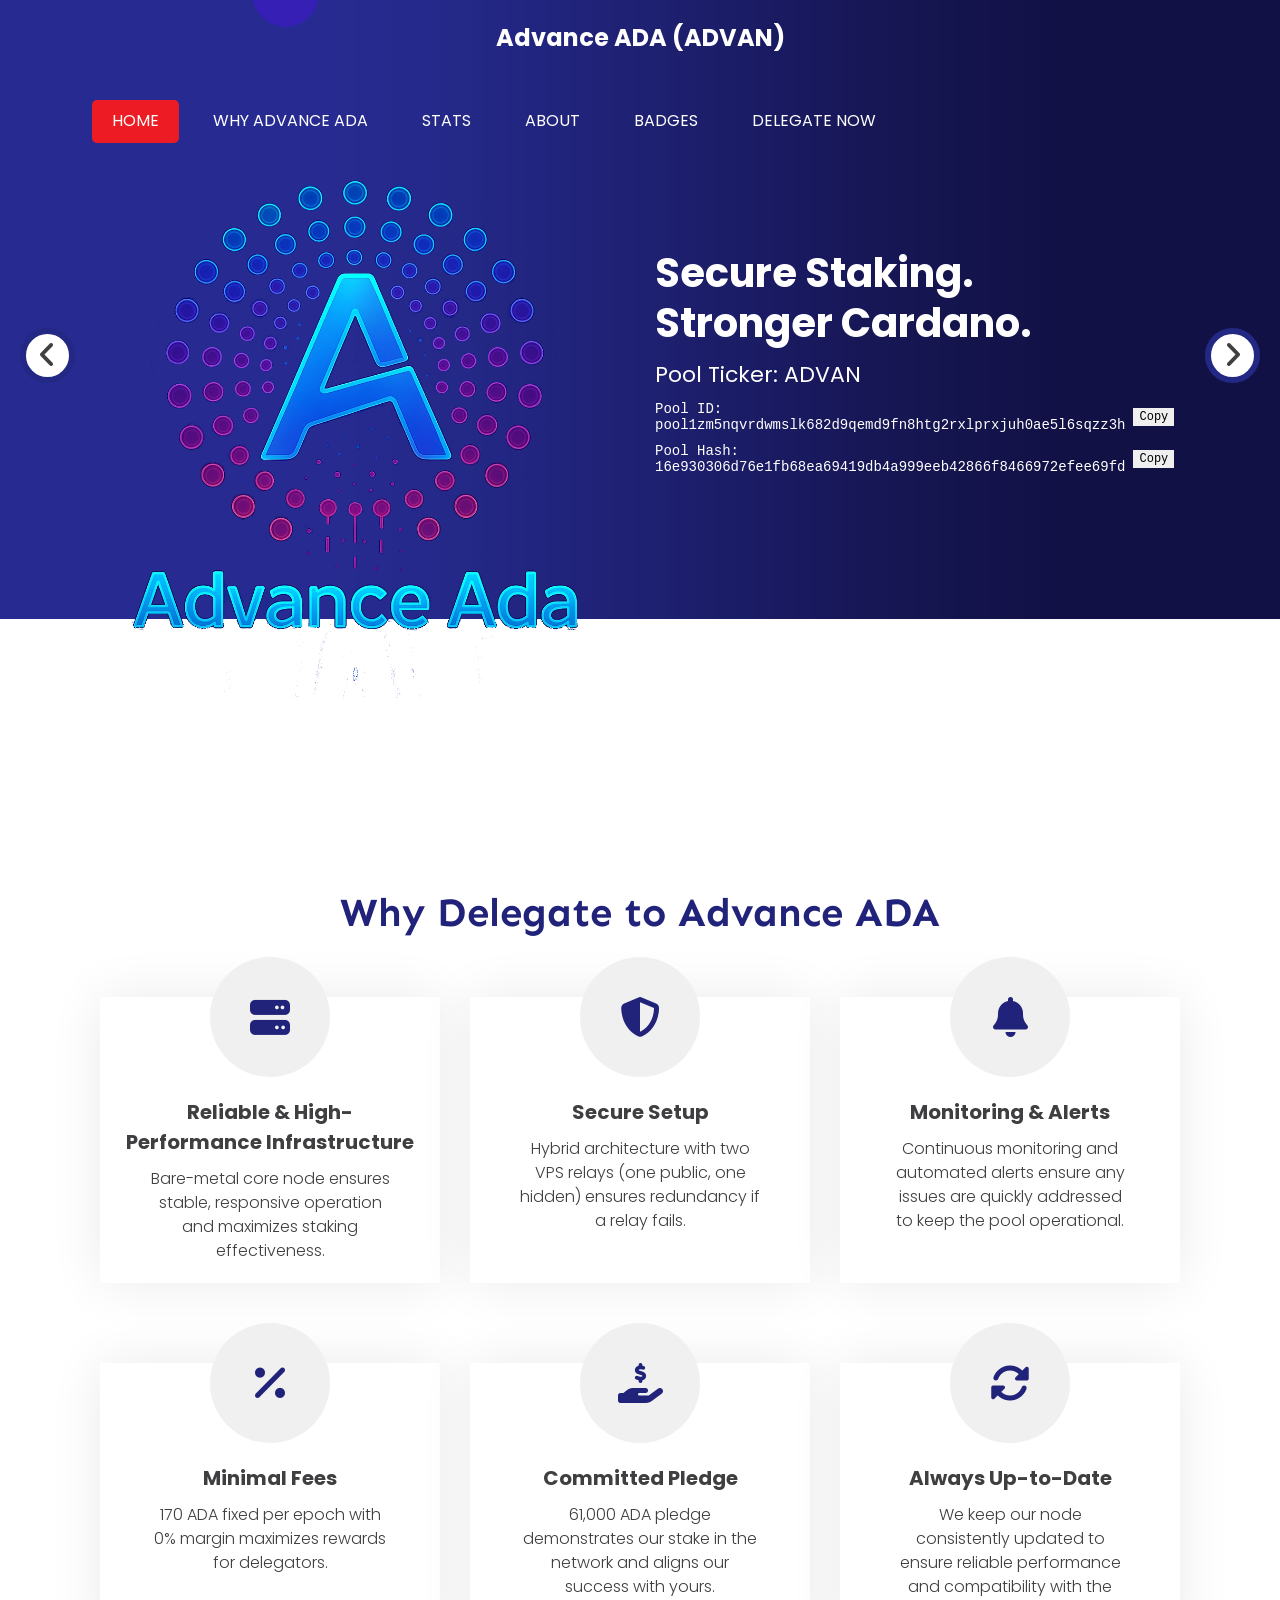
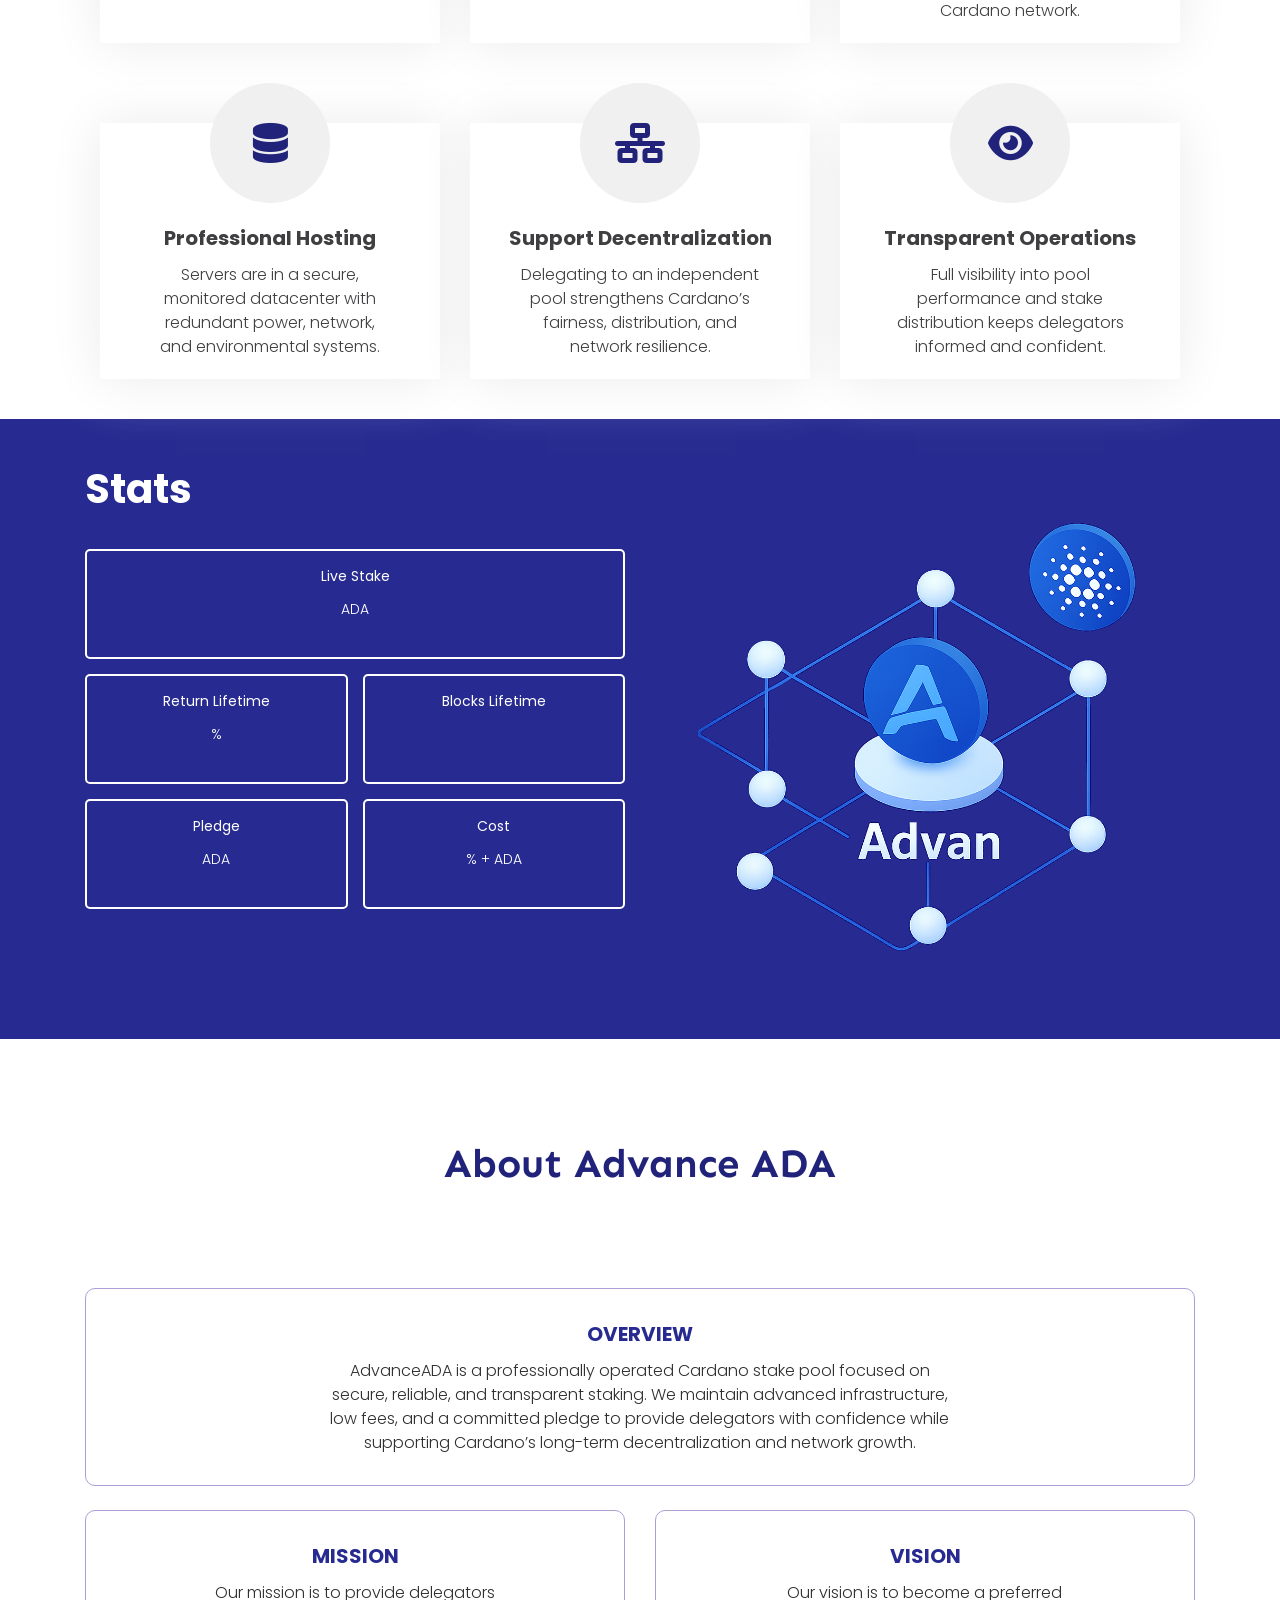
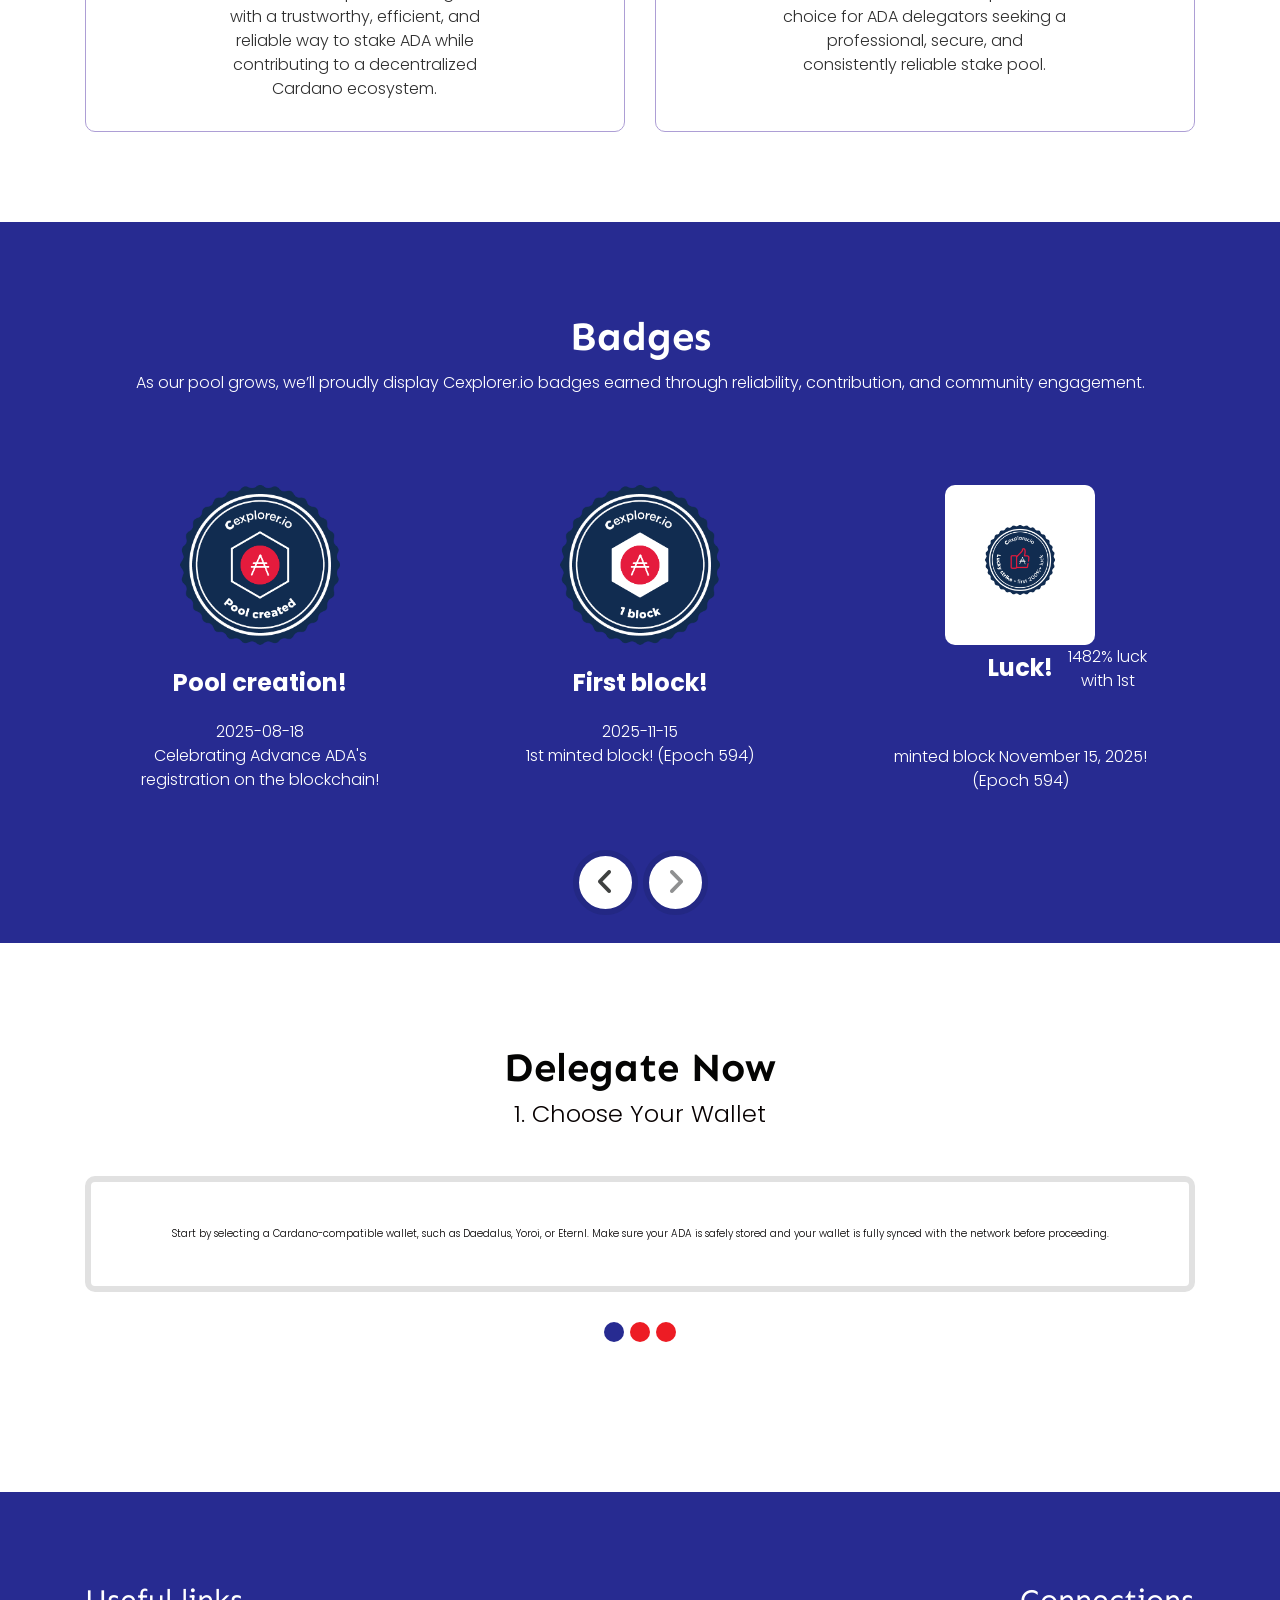
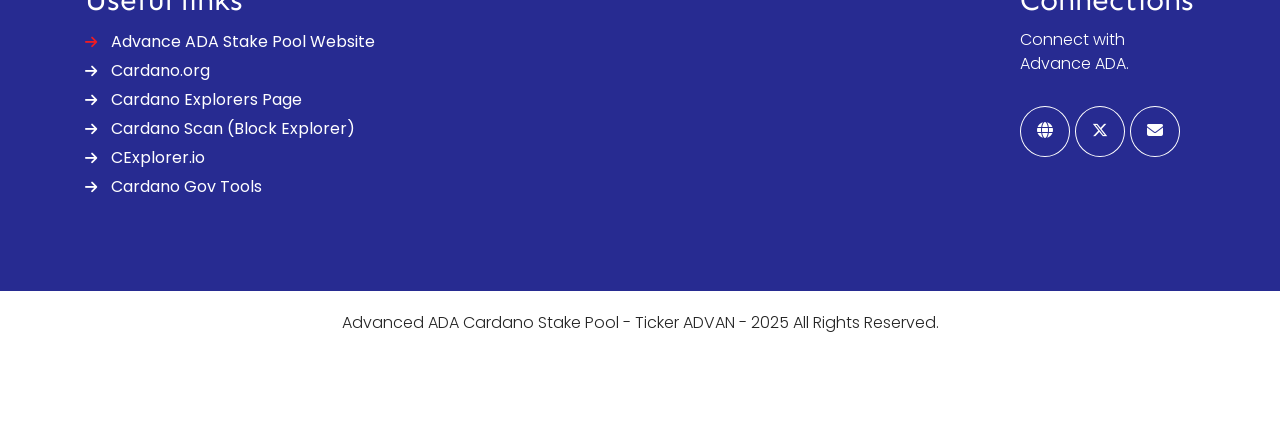
==== commit 39420053: "Update index.html" ====
--- a/index.html
+++ b/index.html
@@ -506,13 +506,10 @@
                               </div>
                            </div>
                            <div class="col-md-4">
-                              <div class="service_box">
-                                 <div class="services_icon">
-                                    <img src="images/Badge-block-1.png" class="image_1" width="160" height="160">
-                                     <h3 class="wordpress_text">First block!</h3>
-                                 </div>
-                                 <h3 class="wordpress_text">First block</h3>
-                                 <p class="opposed_text">1st block minted November 15, 2025! (Epoch 594)</p>
+                              <div class="service_box" style="text-align: center;">
+                                 <img src="images/Badge-block-1.png" class="image_1" width="160" height="160">
+                                 <h3 class="wordpress_text">First block!</h3>
+                                 <p class="opposed_text">2025-11-15<br>1st minted block! (Epoch 594)</p>
                               </div>
                            </div>
                            <div class="col-md-4">
@@ -532,7 +529,7 @@
                            <div class="col-md-4">
                               <div class="service_box">
                                  <div class="services_icon">
-                                    <img src="images/Baicon-4.png" class="image_1">
+                                    <img src="images/icon-4.png" class="image_1">
                                     <img src="images/icon-4.png" class="image_2">
                                  </div>
                                  <h3 class="wordpress_text">100k Stake</h3>
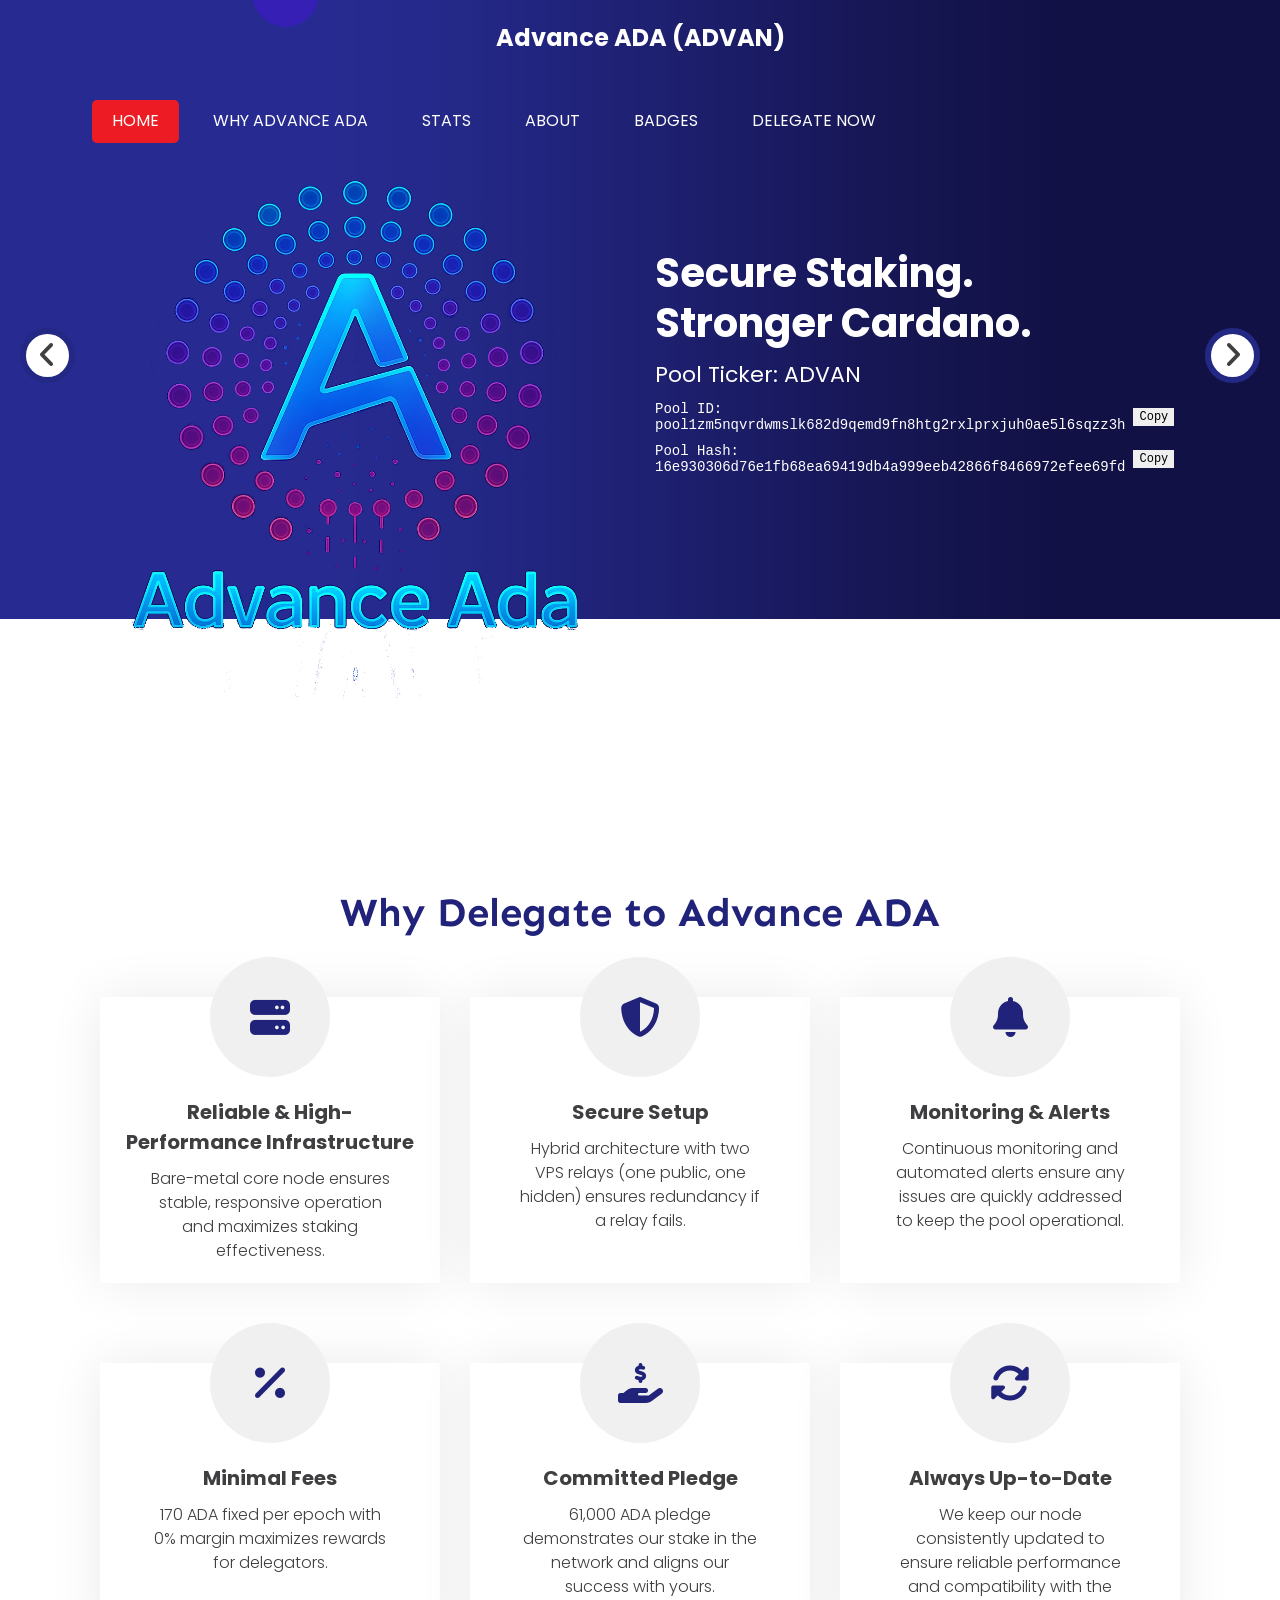
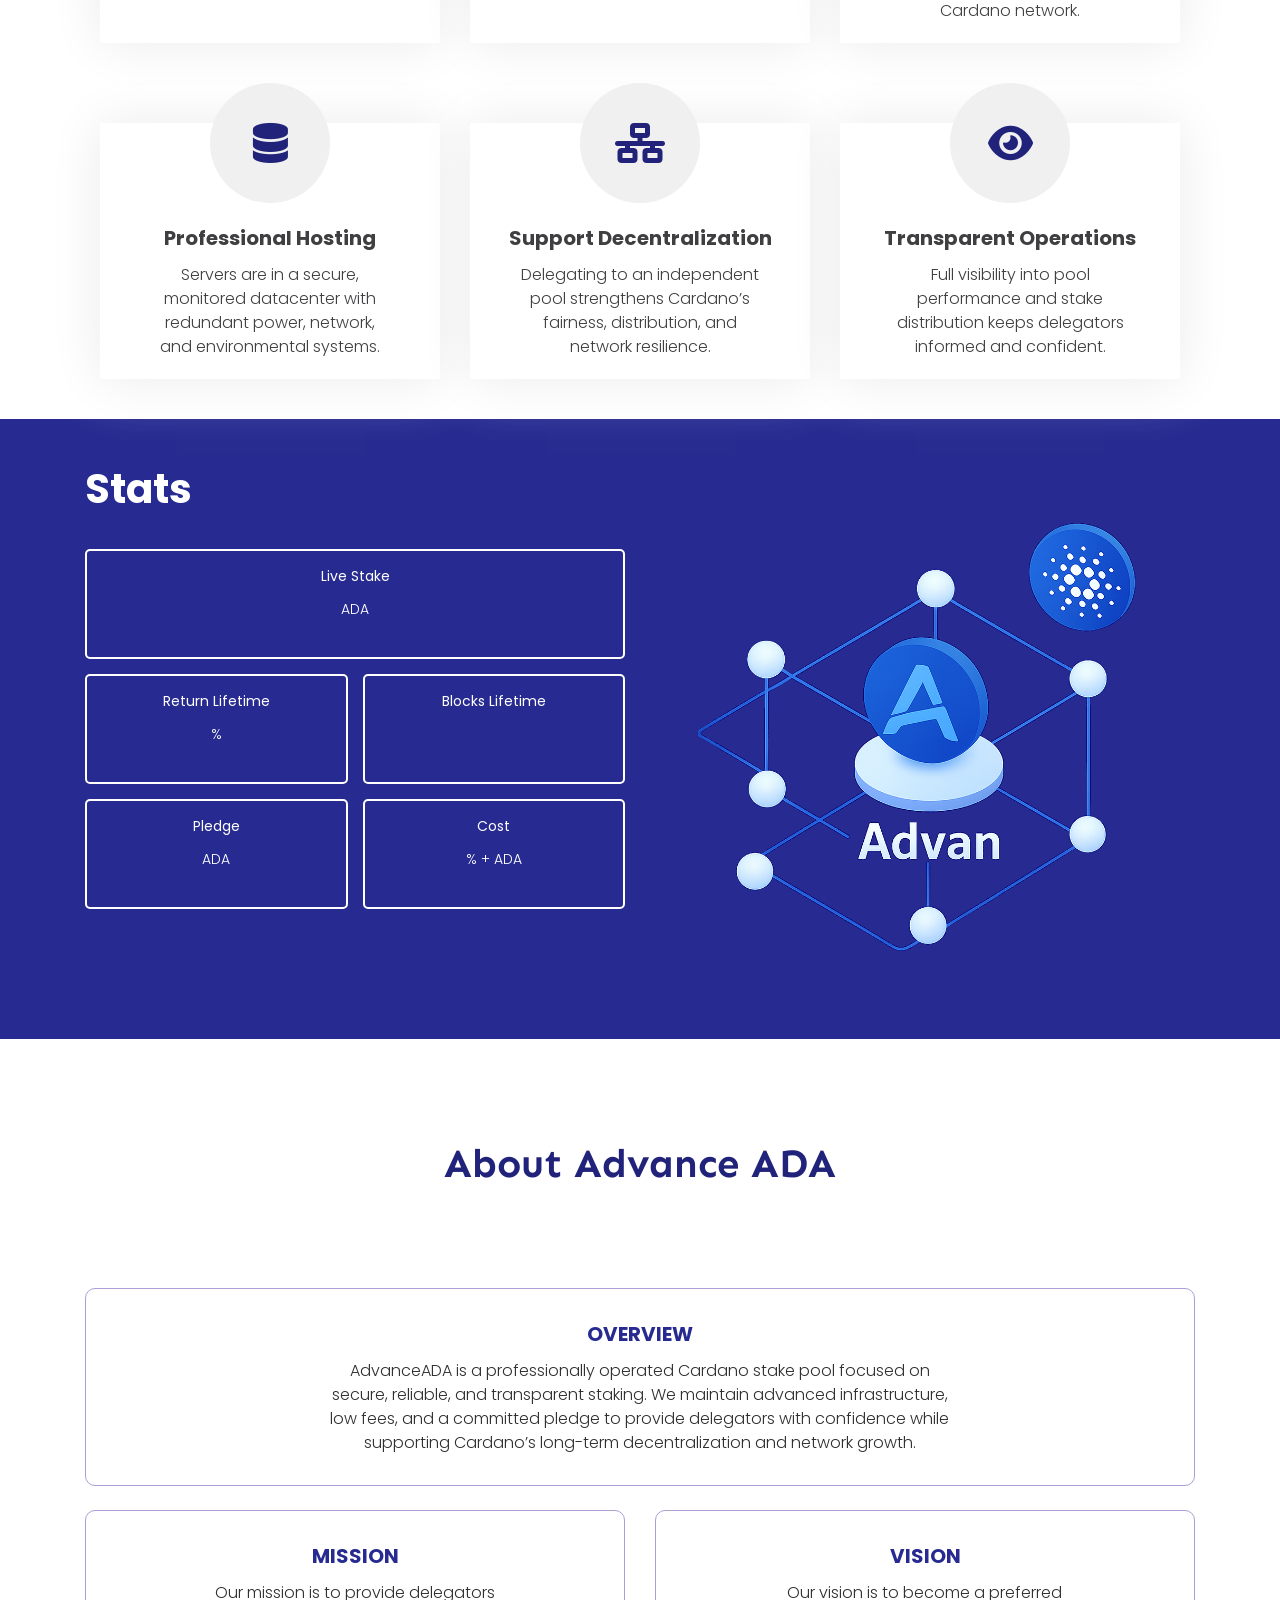
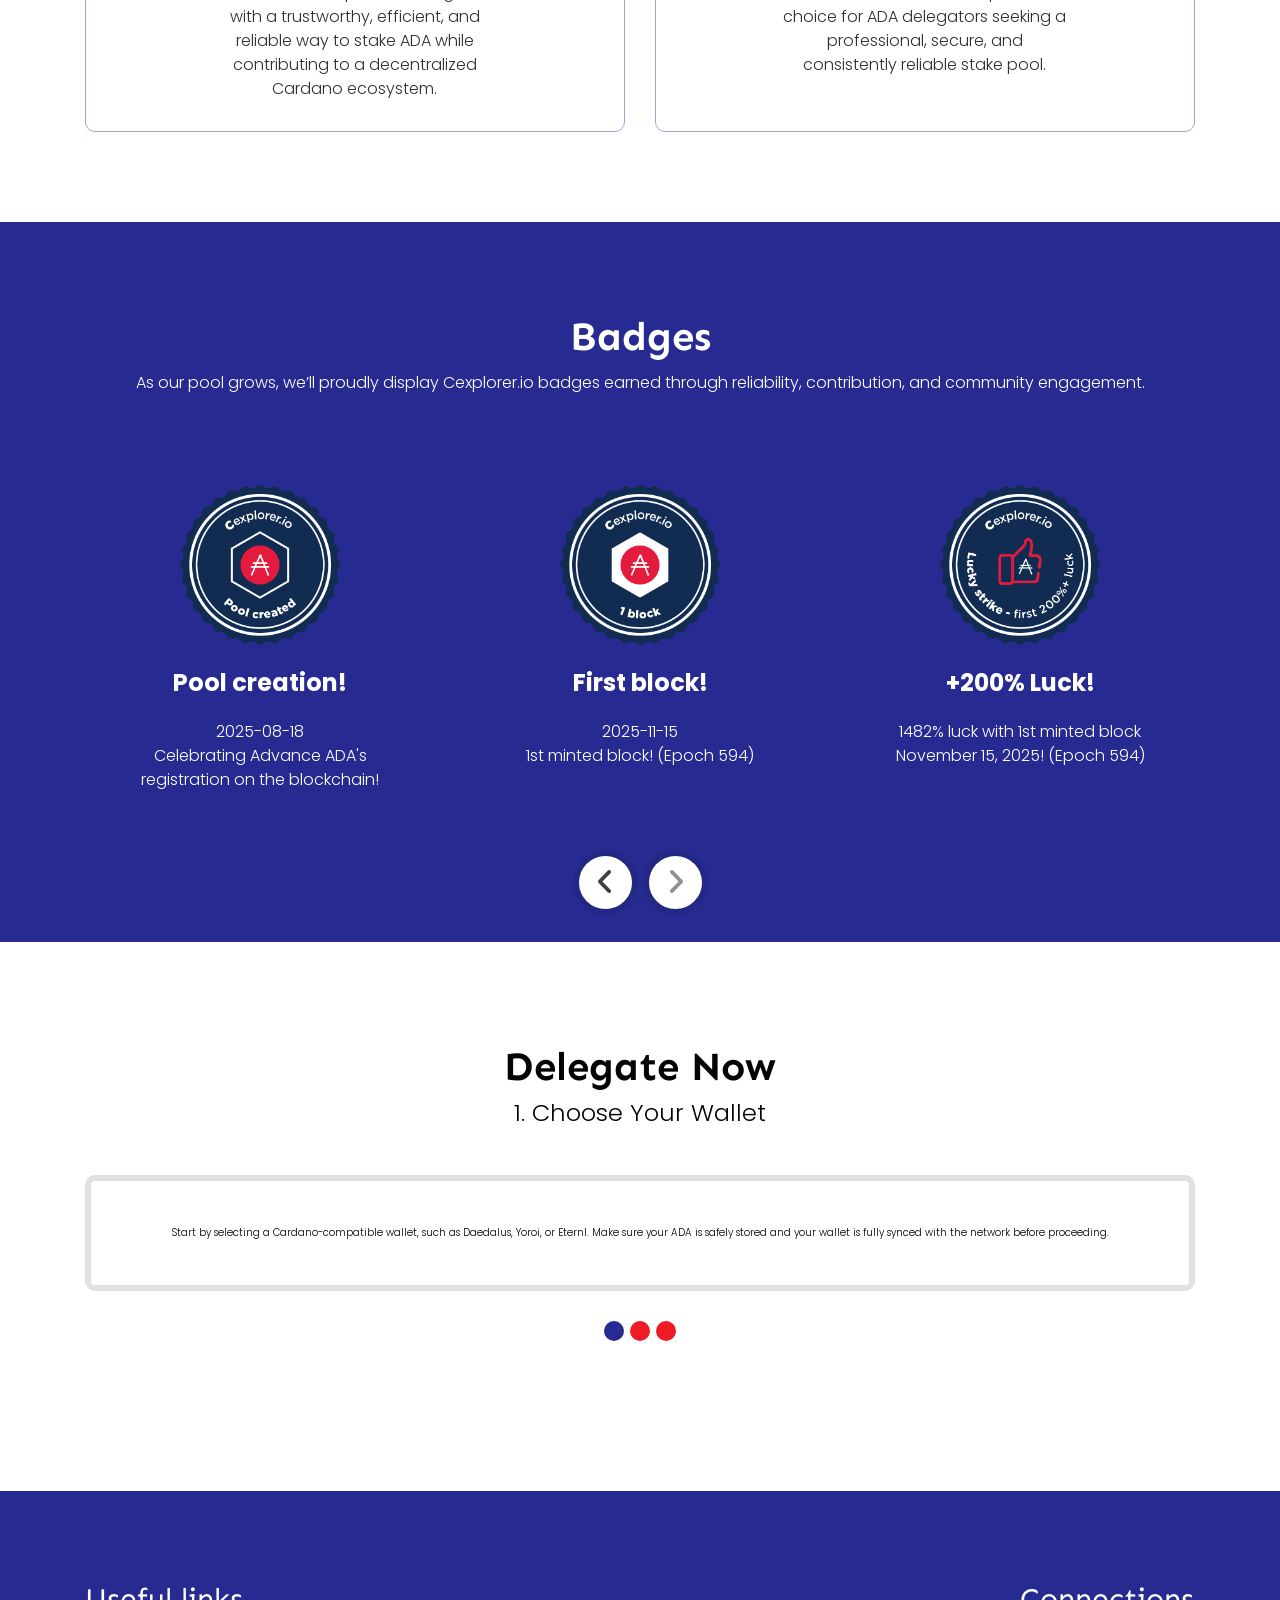
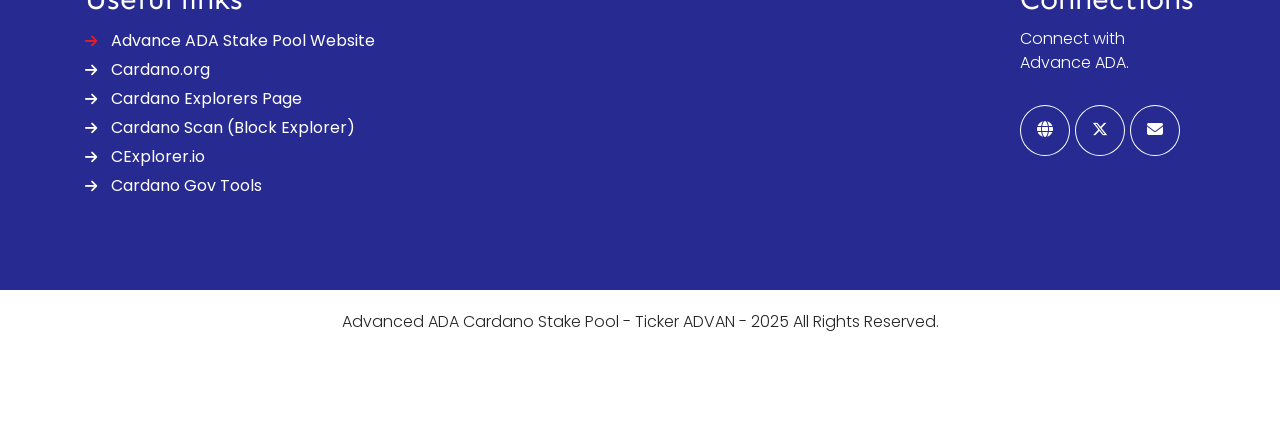
==== commit a0e9144b: "Update index.html" ====
--- a/index.html
+++ b/index.html
@@ -513,13 +513,13 @@
                               </div>
                            </div>
                            <div class="col-md-4">
-                              <div class="service_box">
-                                 <div class="services_icon">
-                                    <img src="images/Badge-luck-200.png" class="image_1" width="160" height="160">
-                                     <h3 class="wordpress_text">+200% Luck!</h3>
-                                 </div>
-                                 <h3 class="wordpress_text"></h3>
-                                 <p class="opposed_text">1482% luck with 1st minted block November 15, 2025! (Epoch 594)</p>
+                              <div class="service_box" style="text-align: center;">
+                                 <img src="images/Badge-luck-200.png" class="image_1" width="160" height="160">
+                                 <h3 class="wordpress_text">+200% Luck!</h3>
+                                 <p class="opposed_text">
+                                    1482% luck with 1st minted block<br>
+                                    November 15, 2025! (Epoch 594)
+                                 </p>
                               </div>
                            </div>
                         </div>
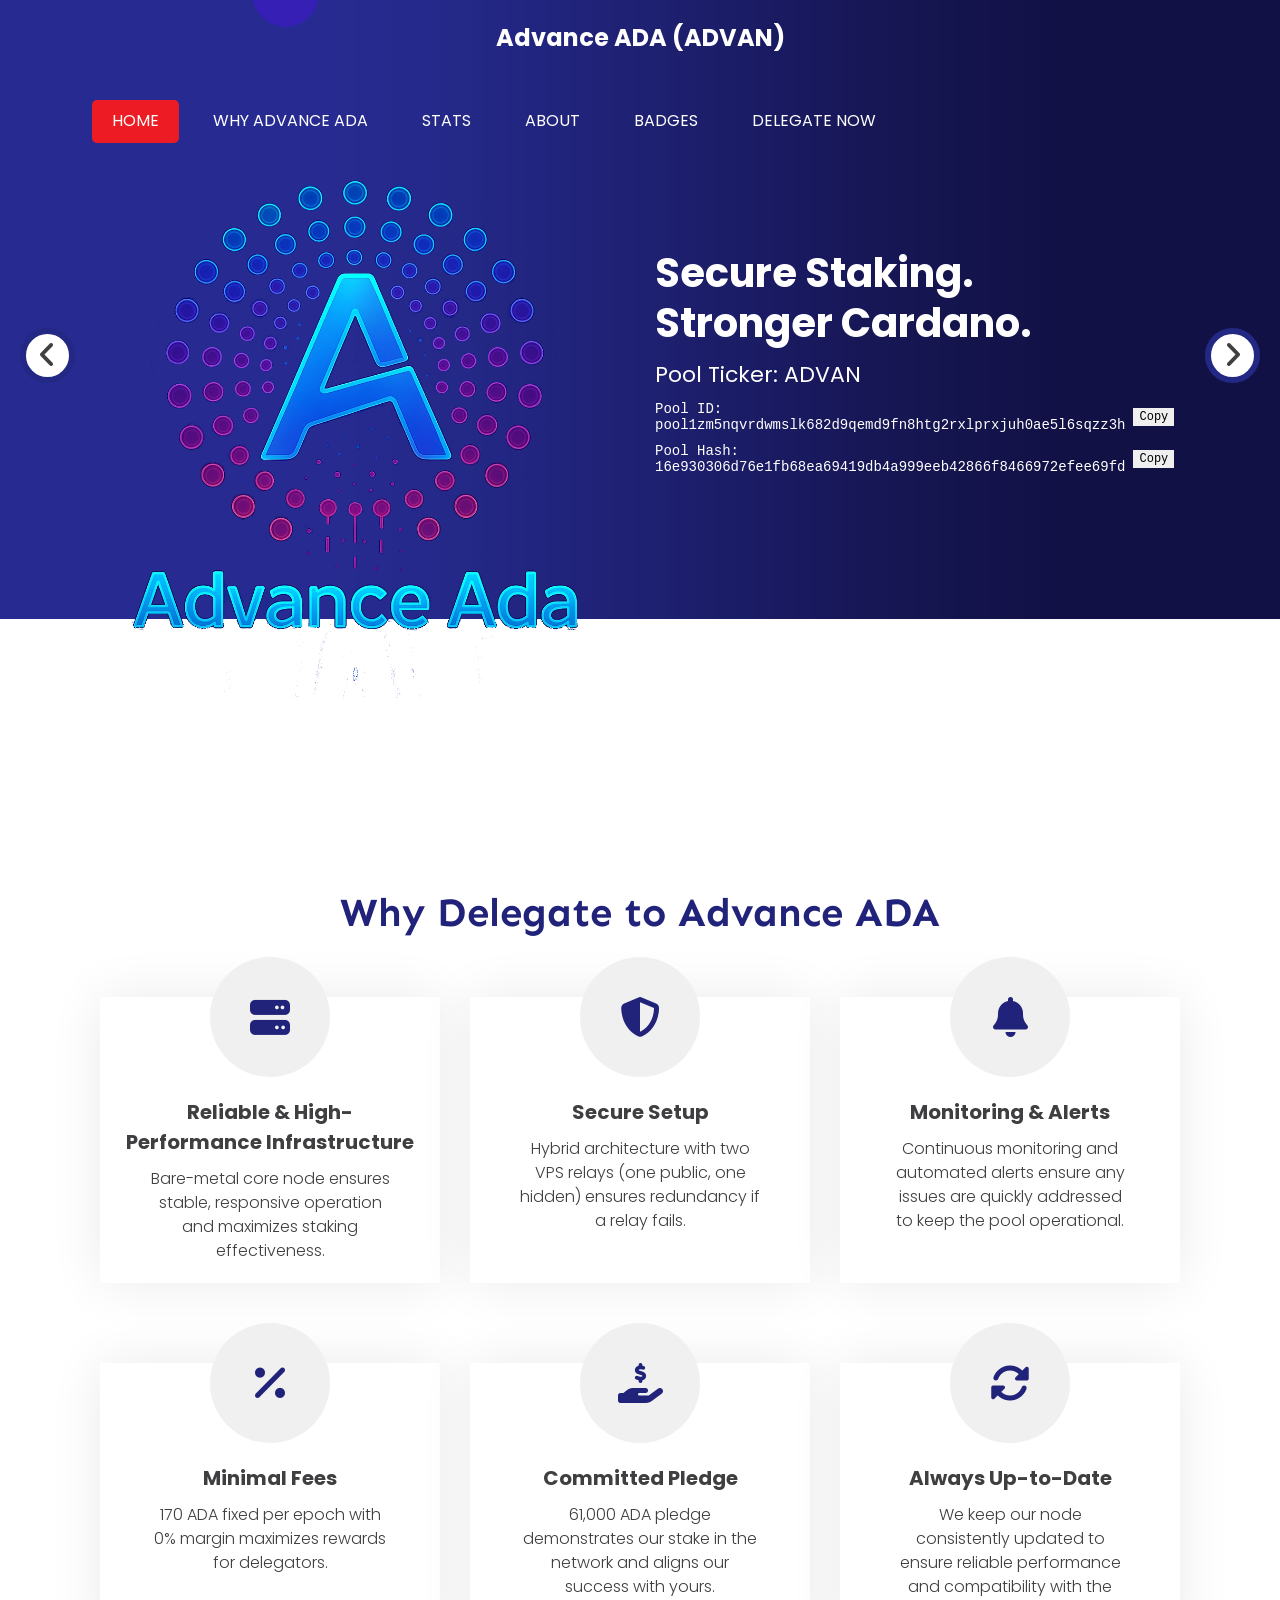
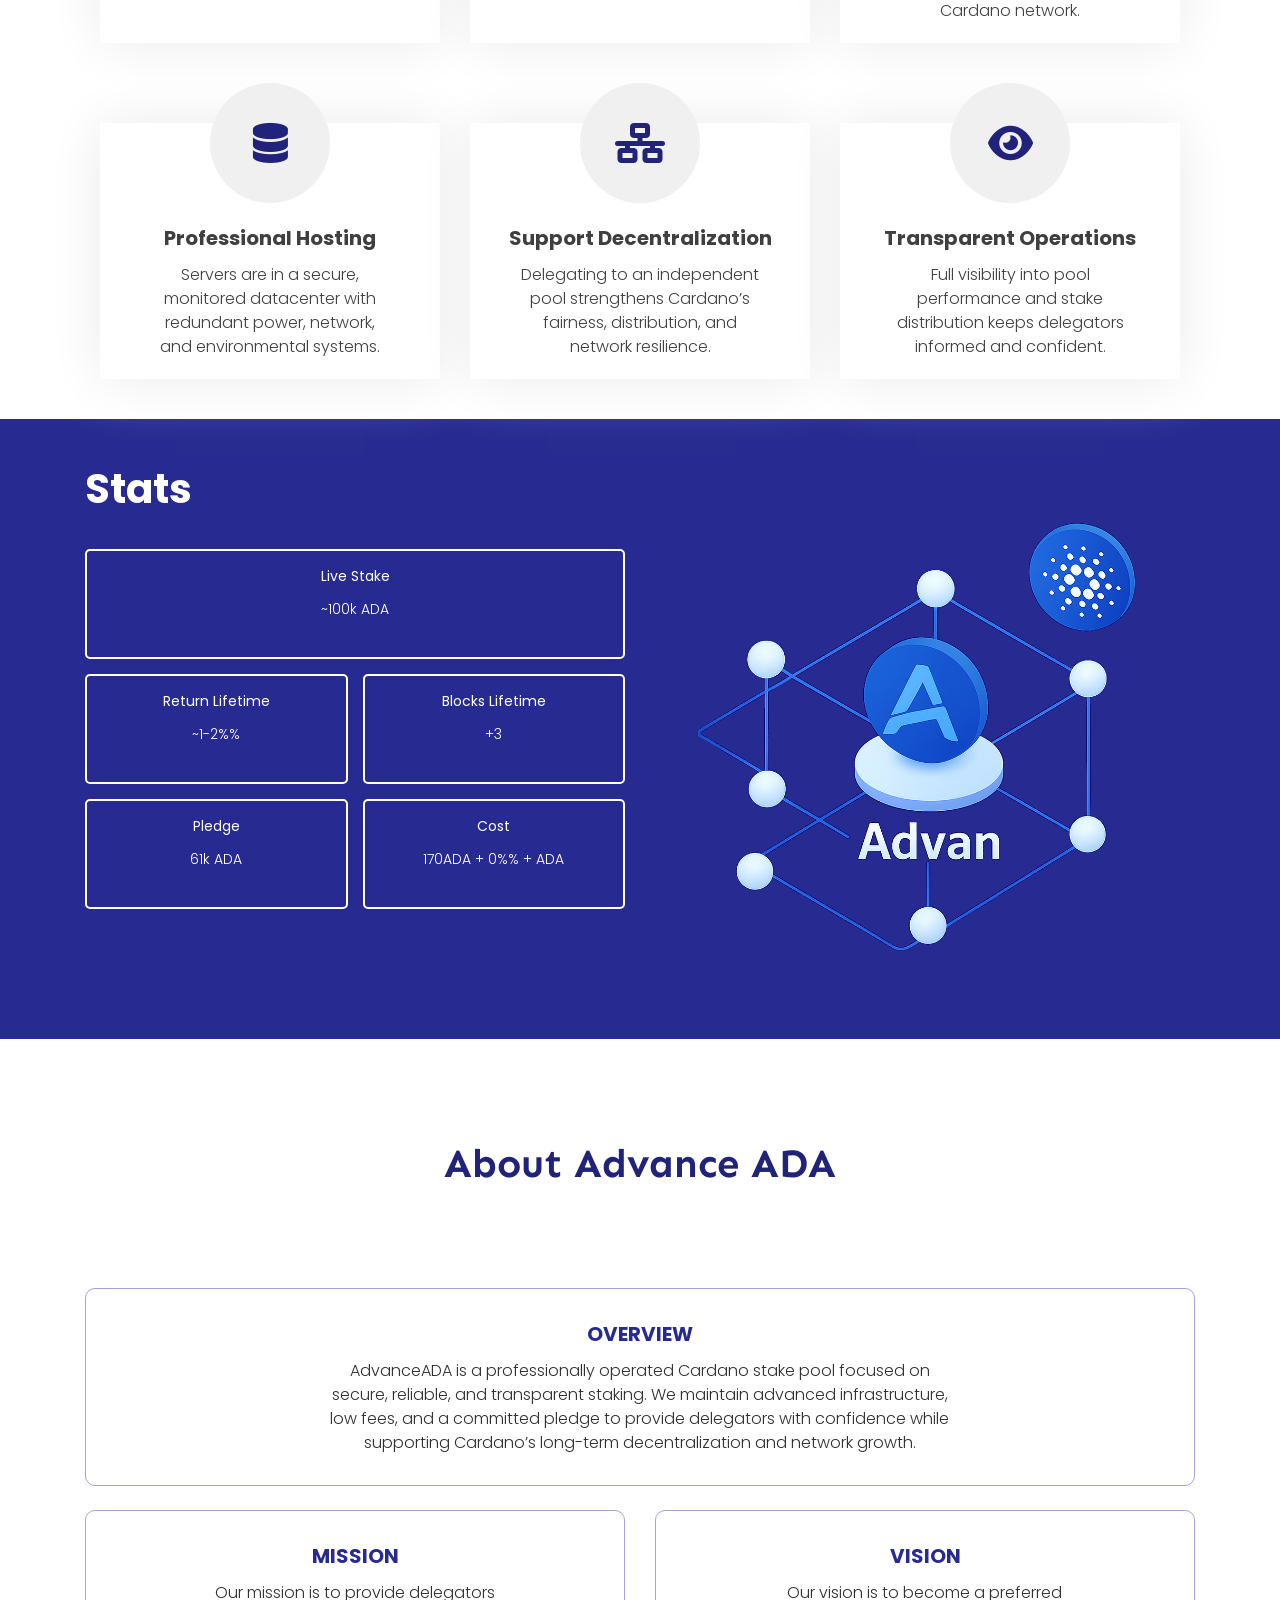
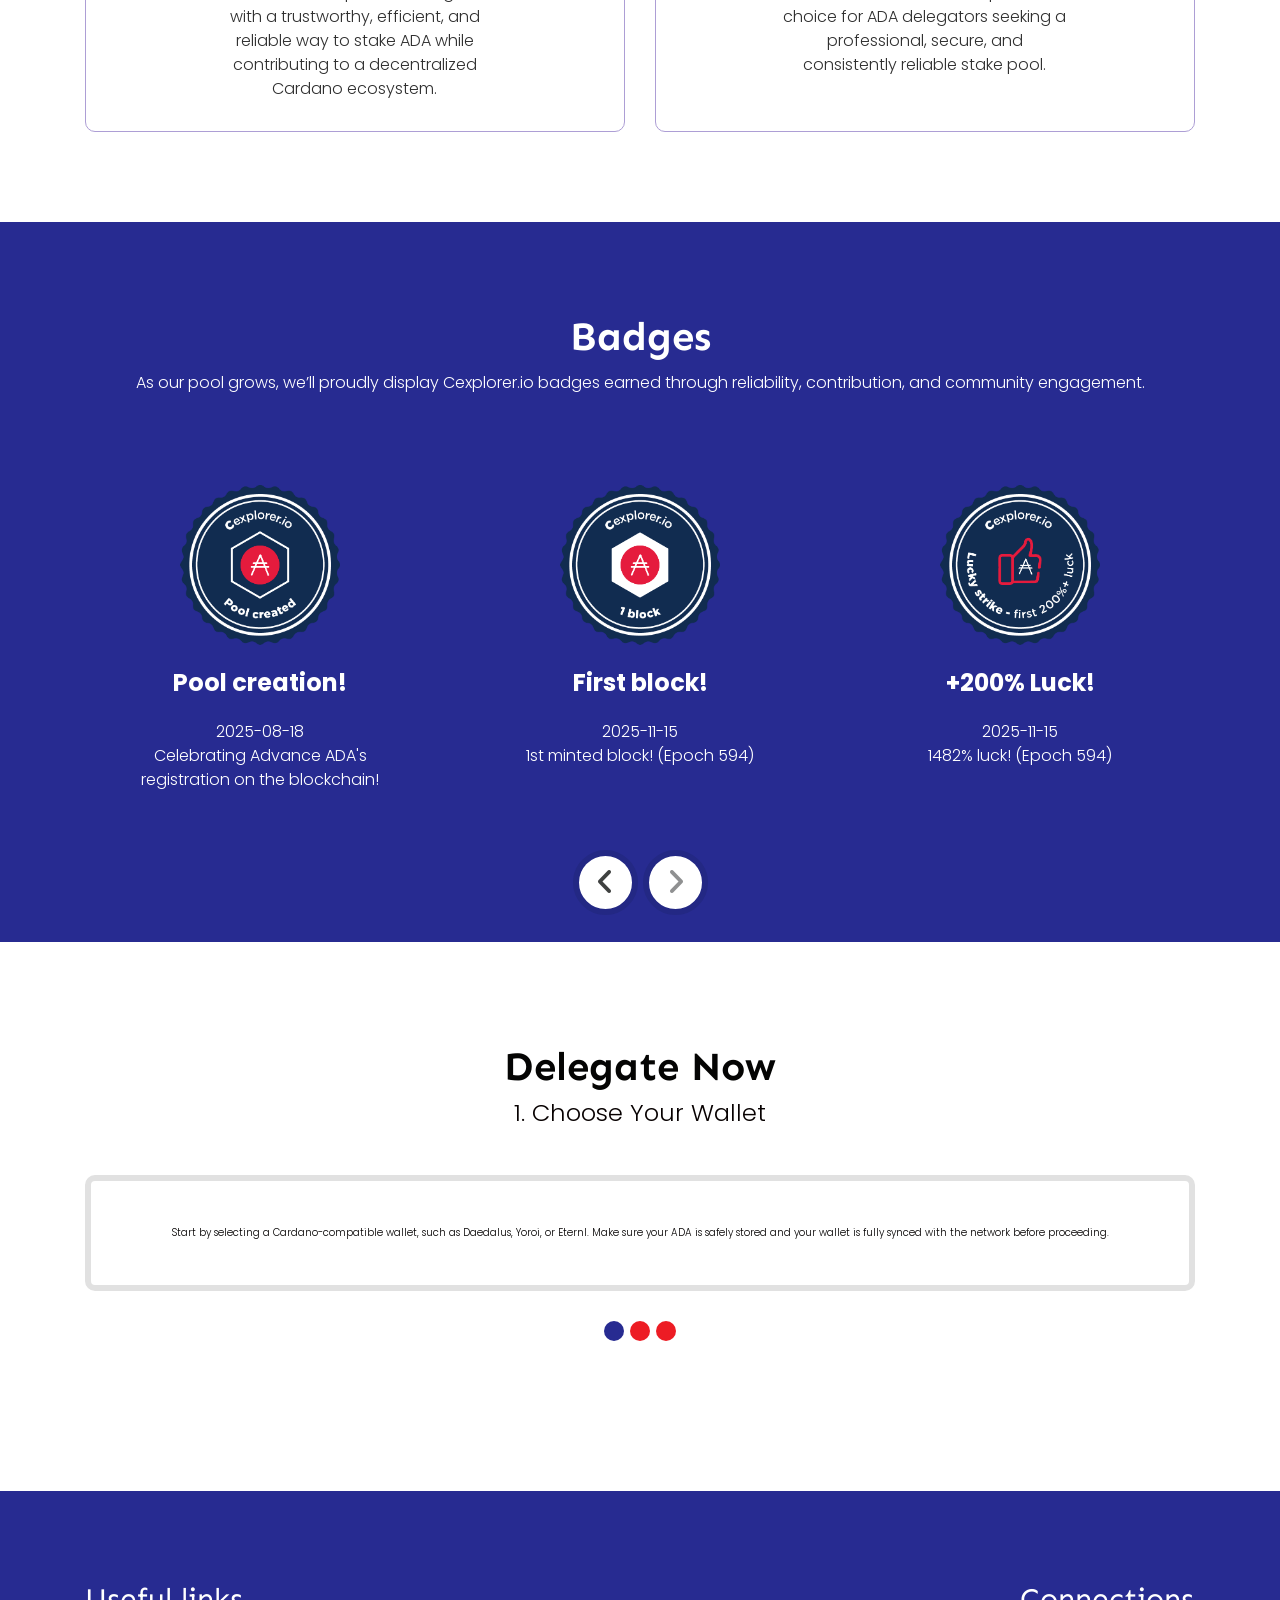
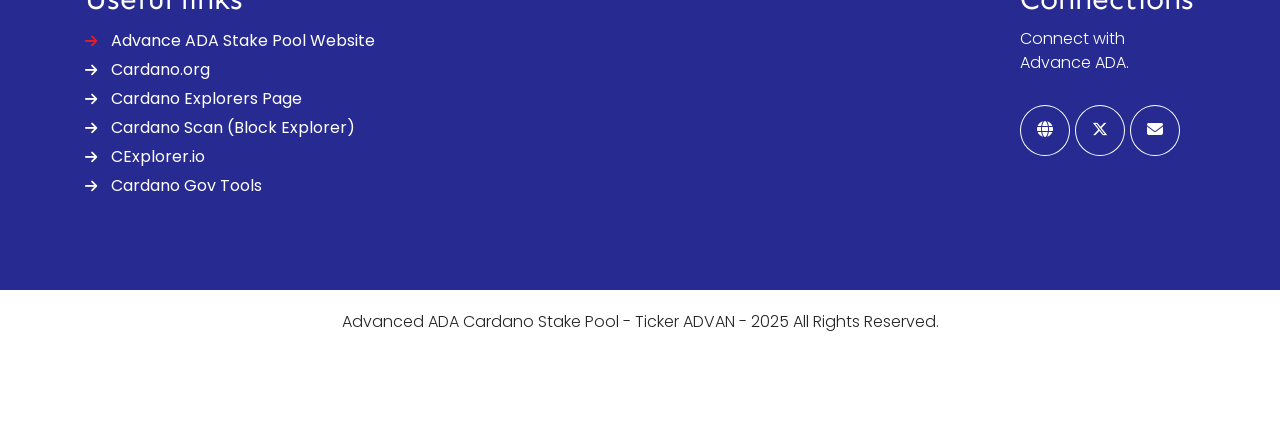
==== commit 341d581e: "Update index.html" ====
--- a/index.html
+++ b/index.html
@@ -336,28 +336,28 @@
          <div class="col-md-6">
             <h1 class="stats_taital">Stats</h1>
             <div class="stats_boxes">
-               <!-- First row: Live Stake (spans both columns on desktop) -->
+               <!-- First row: Stake (spans both columns on desktop) -->
                <div class="stat_box full-width">
                   <h3>Live Stake</h3>
-                  <p id="LiveStake"><span id="pool1zm5nqvrdwmslk682d9qemd9fn8htg2rxlprxjuh0ae5l6sqzz3h_stake"></span> ADA</p>
+                  <p id="LiveStake">~100k<span id="pool1zm5nqvrdwmslk682d9qemd9fn8htg2rxlprxjuh0ae5l6sqzz3h_stake"></span> ADA</p>
                </div>
                <!-- Second row: Return Lifetime and Blocks Lifetime -->
                <div class="stat_box">
                   <h3>Return Lifetime</h3>
-                  <p id="returnLifetime"><span id="pool1zm5nqvrdwmslk682d9qemd9fn8htg2rxlprxjuh0ae5l6sqzz3h_roa_lifetime"></span>%</p>
+                  <p id="returnLifetime">~1-2%<span id="pool1zm5nqvrdwmslk682d9qemd9fn8htg2rxlprxjuh0ae5l6sqzz3h_roa_lifetime"></span>%</p>
                </div>
                <div class="stat_box">
                   <h3>Blocks Lifetime</h3>
-                  <p id="blocksLifetime"><span id="pool1zm5nqvrdwmslk682d9qemd9fn8htg2rxlprxjuh0ae5l6sqzz3h_blocks_lifetime"></span></p>
+                  <p id="blocksLifetime">+3<span id="pool1zm5nqvrdwmslk682d9qemd9fn8htg2rxlprxjuh0ae5l6sqzz3h_blocks_lifetime"></span></p>
                </div>
                <!-- Third row: Pledge and Cost -->
                <div class="stat_box">
                   <h3>Pledge</h3>
-                  <p id="pledge"><span id="pool1zm5nqvrdwmslk682d9qemd9fn8htg2rxlprxjuh0ae5l6sqzz3h_pledge"></span> ADA</p>
+                  <p id="pledge">61k<span id="pool1zm5nqvrdwmslk682d9qemd9fn8htg2rxlprxjuh0ae5l6sqzz3h_pledge"></span> ADA</p>
                </div>
                <div class="stat_box">
                   <h3>Cost</h3>
-                  <p id="poolCost"><span id="pool1zm5nqvrdwmslk682d9qemd9fn8htg2rxlprxjuh0ae5l6sqzz3h_tax_ratio"></span>% +  <span id="pool1zm5nqvrdwmslk682d9qemd9fn8htg2rxlprxjuh0ae5l6sqzz3h_tax_fix"></span> ADA</p>
+                  <p id="poolCost">170ADA + 0%<span id="pool1zm5nqvrdwmslk682d9qemd9fn8htg2rxlprxjuh0ae5l6sqzz3h_tax_ratio"></span>% +  <span id="pool1zm5nqvrdwmslk682d9qemd9fn8htg2rxlprxjuh0ae5l6sqzz3h_tax_fix"></span> ADA</p>
                </div>
             </div>
          </div>
@@ -516,10 +516,7 @@
                               <div class="service_box" style="text-align: center;">
                                  <img src="images/Badge-luck-200.png" class="image_1" width="160" height="160">
                                  <h3 class="wordpress_text">+200% Luck!</h3>
-                                 <p class="opposed_text">
-                                    1482% luck with 1st minted block<br>
-                                    November 15, 2025! (Epoch 594)
-                                 </p>
+                                 <p class="opposed_text">2025-11-15<br>1482% luck! (Epoch 594)</p>
                               </div>
                            </div>
                         </div>
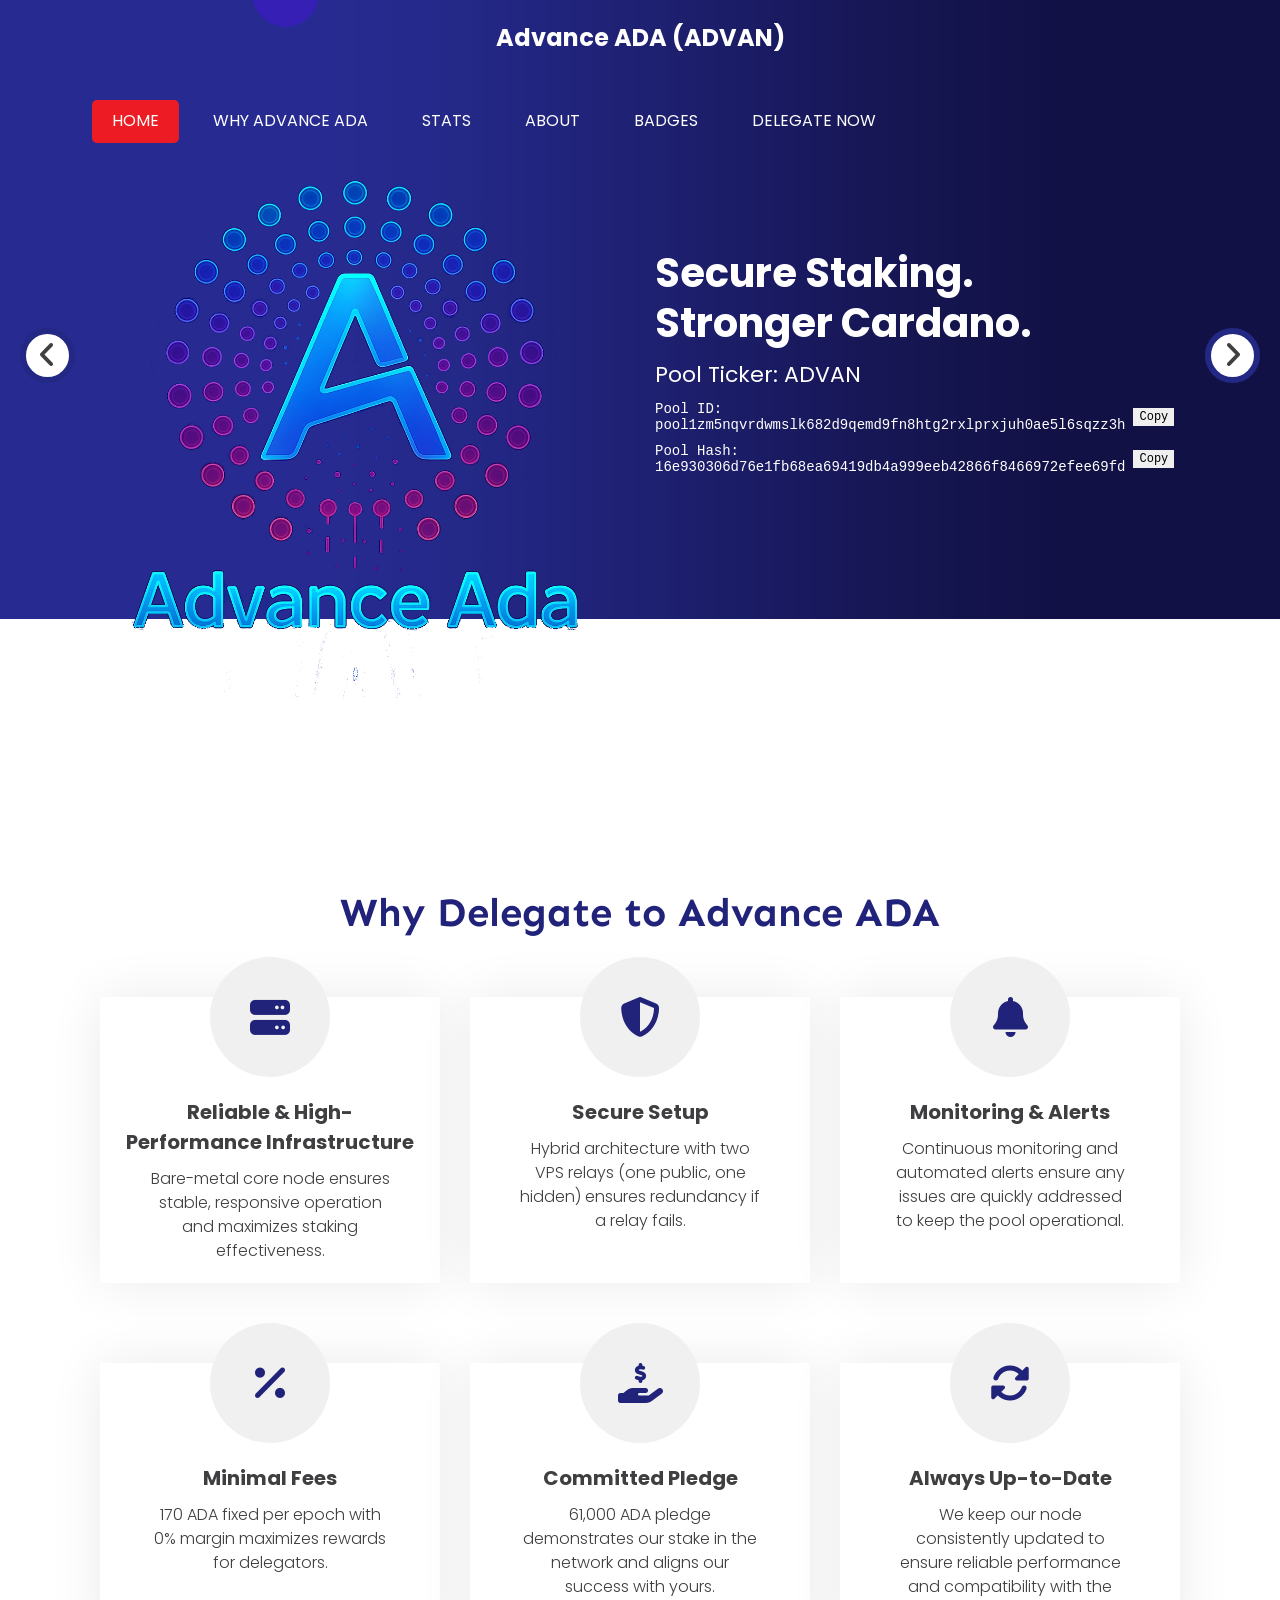
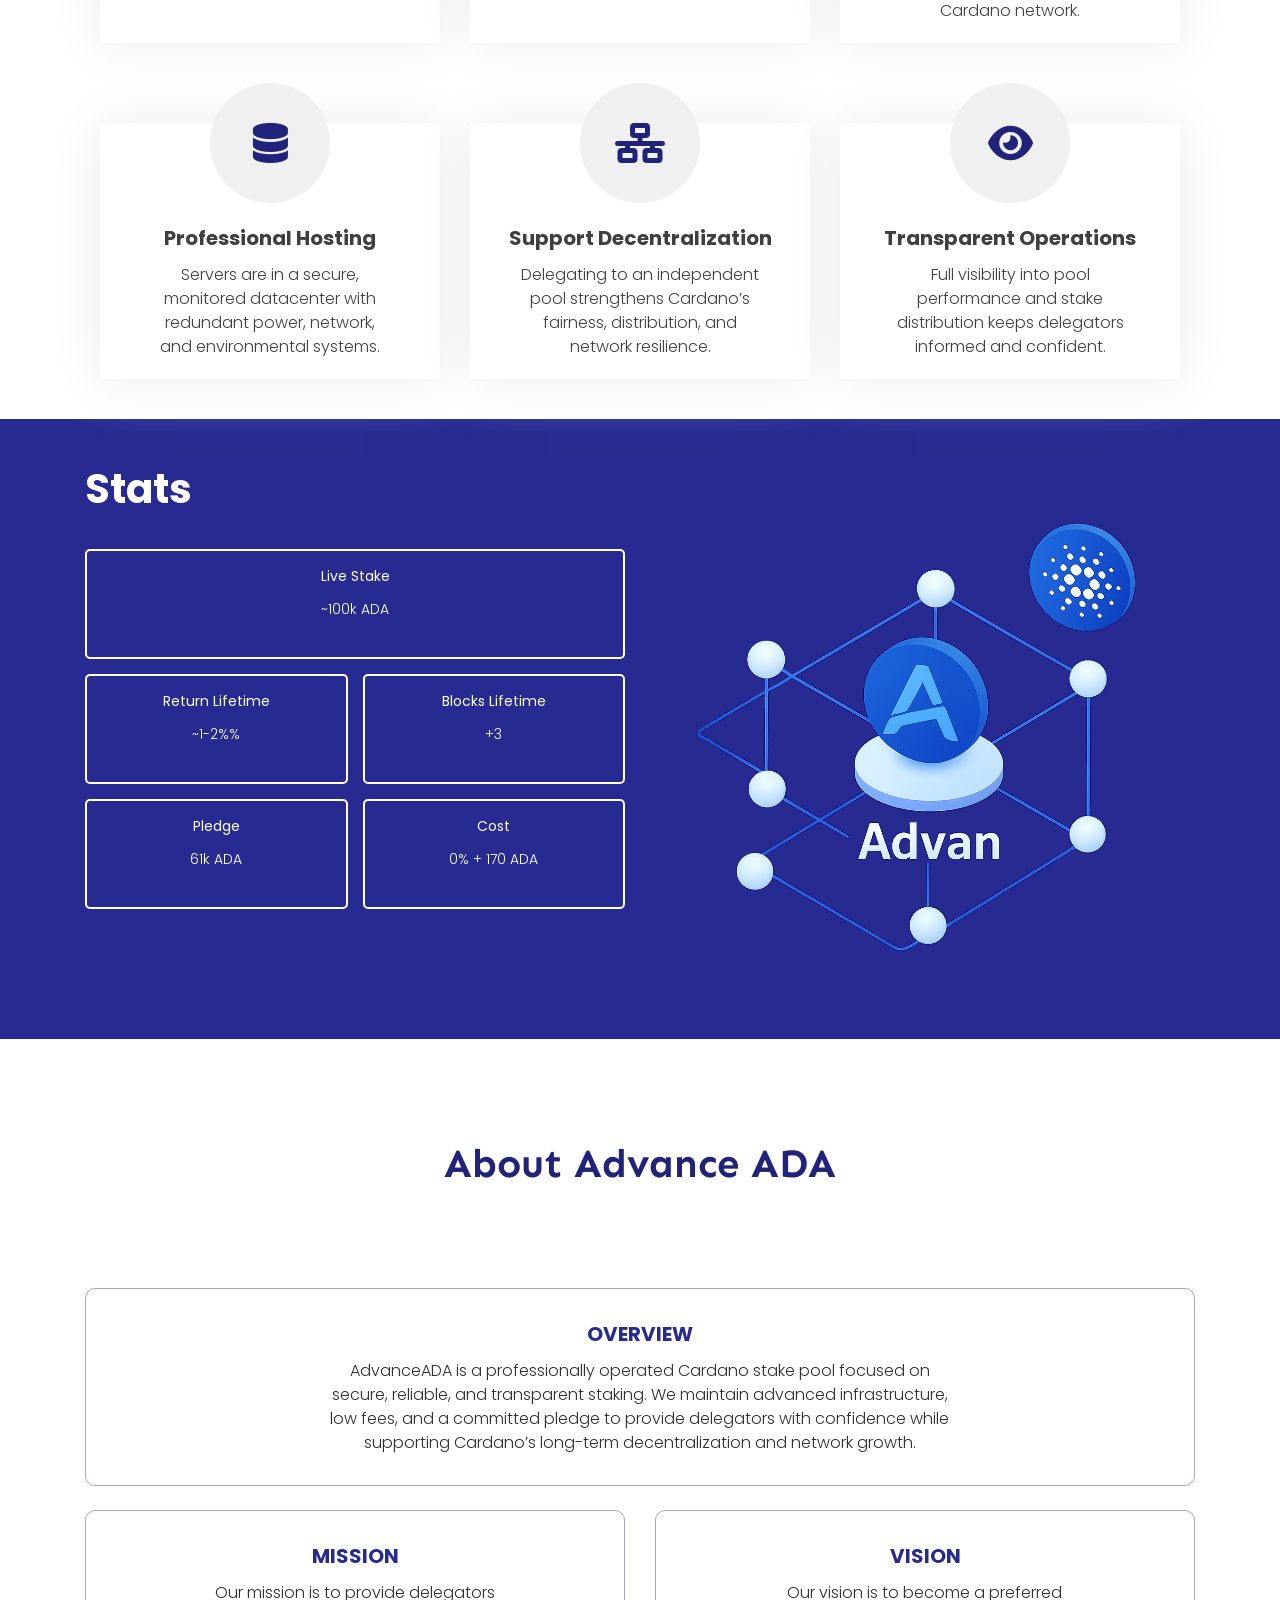
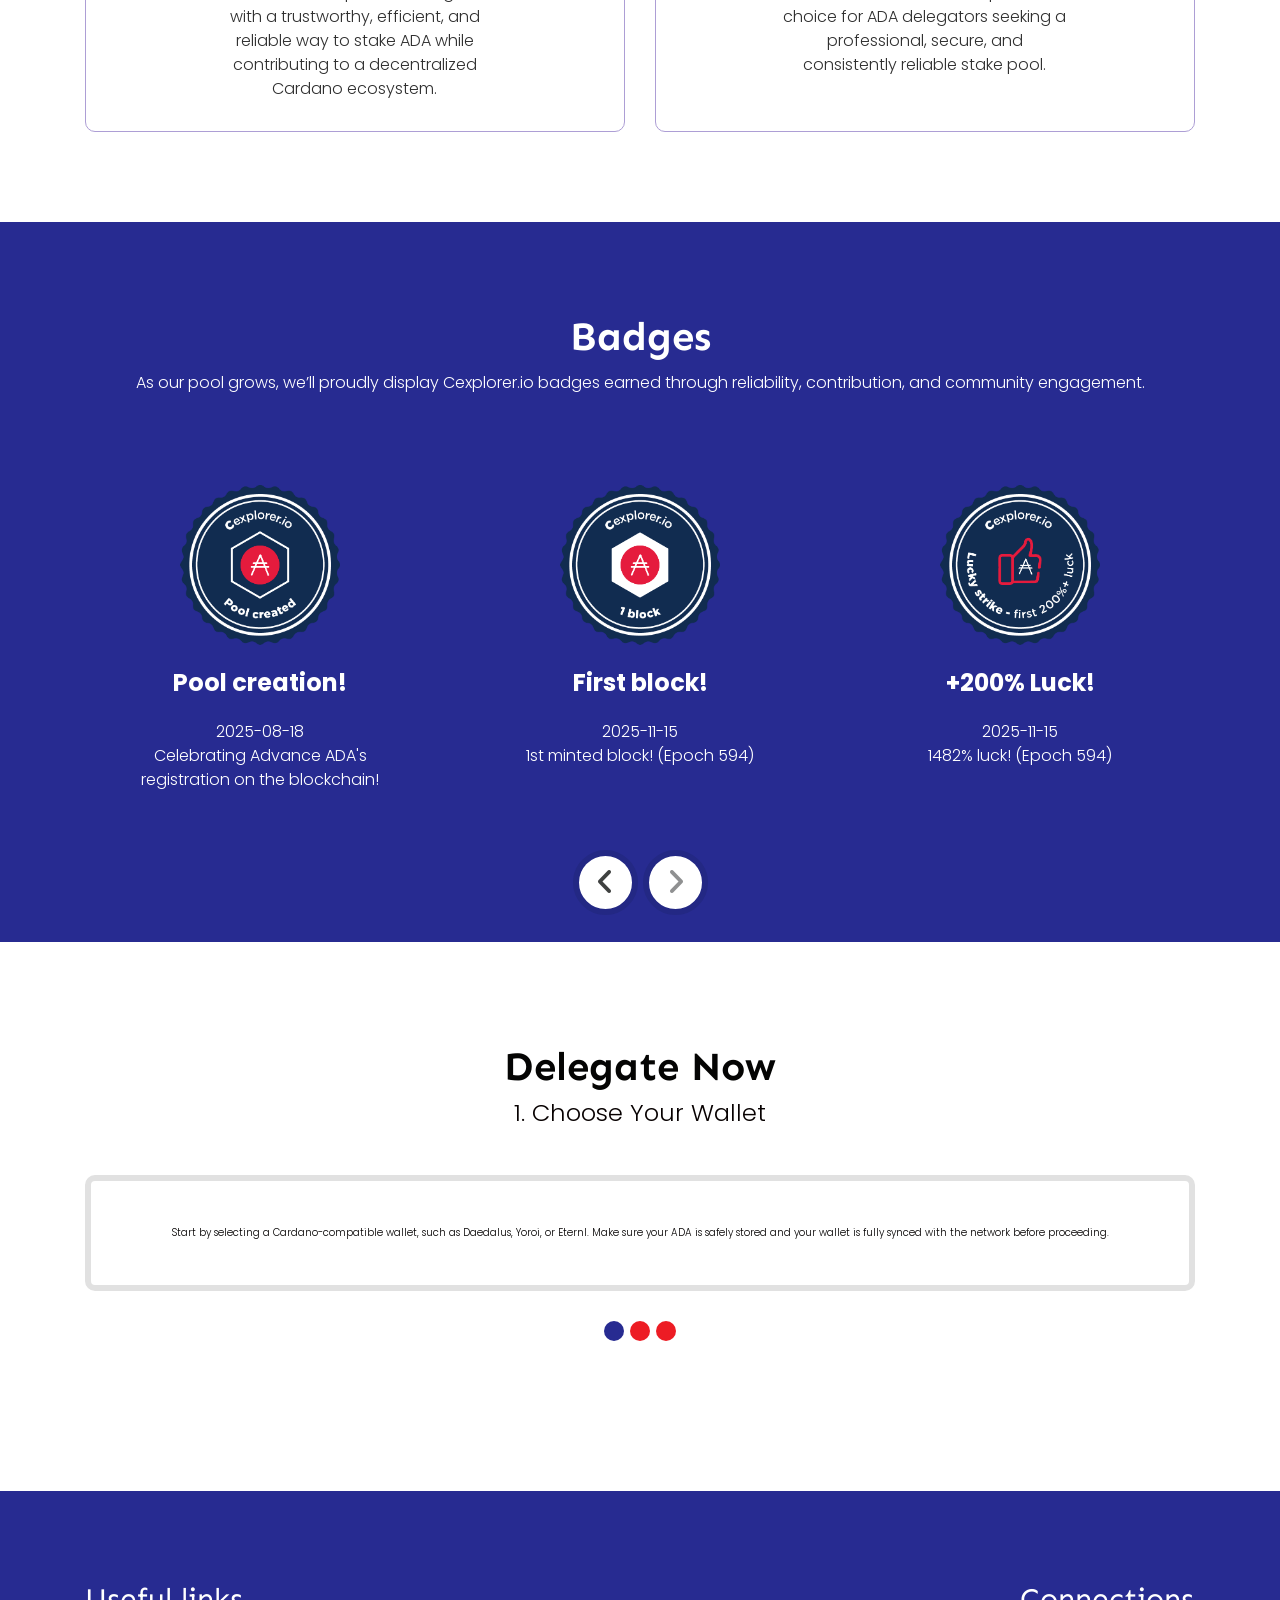
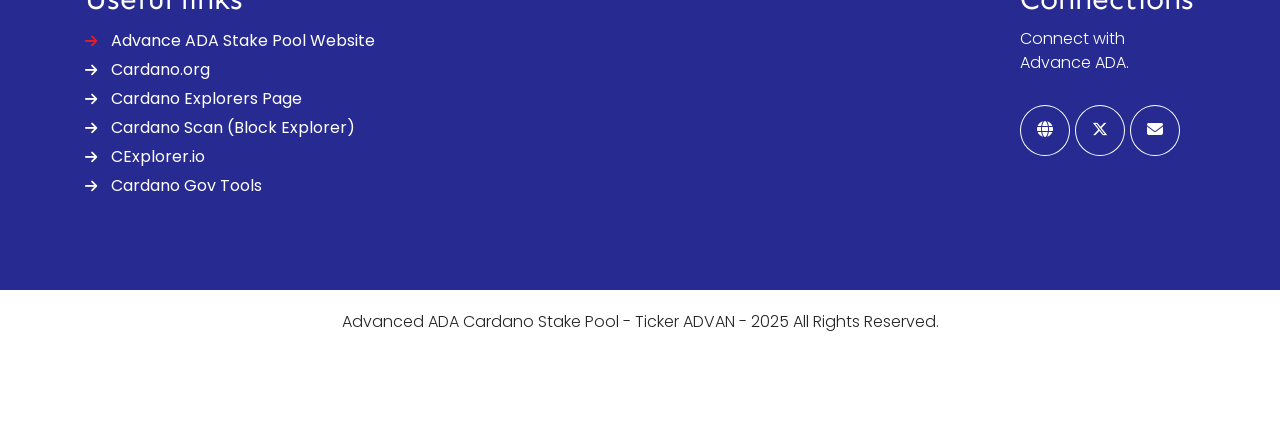
==== commit 2a33528b: "Update index.html" ====
--- a/index.html
+++ b/index.html
@@ -357,7 +357,7 @@
                </div>
                <div class="stat_box">
                   <h3>Cost</h3>
-                  <p id="poolCost">170ADA + 0%<span id="pool1zm5nqvrdwmslk682d9qemd9fn8htg2rxlprxjuh0ae5l6sqzz3h_tax_ratio"></span>% +  <span id="pool1zm5nqvrdwmslk682d9qemd9fn8htg2rxlprxjuh0ae5l6sqzz3h_tax_fix"></span> ADA</p>
+                  <p id="poolCost">0<span id="pool1zm5nqvrdwmslk682d9qemd9fn8htg2rxlprxjuh0ae5l6sqzz3h_tax_ratio"></span>% +  170<span id="pool1zm5nqvrdwmslk682d9qemd9fn8htg2rxlprxjuh0ae5l6sqzz3h_tax_fix"></span> ADA</p>
                </div>
             </div>
          </div>
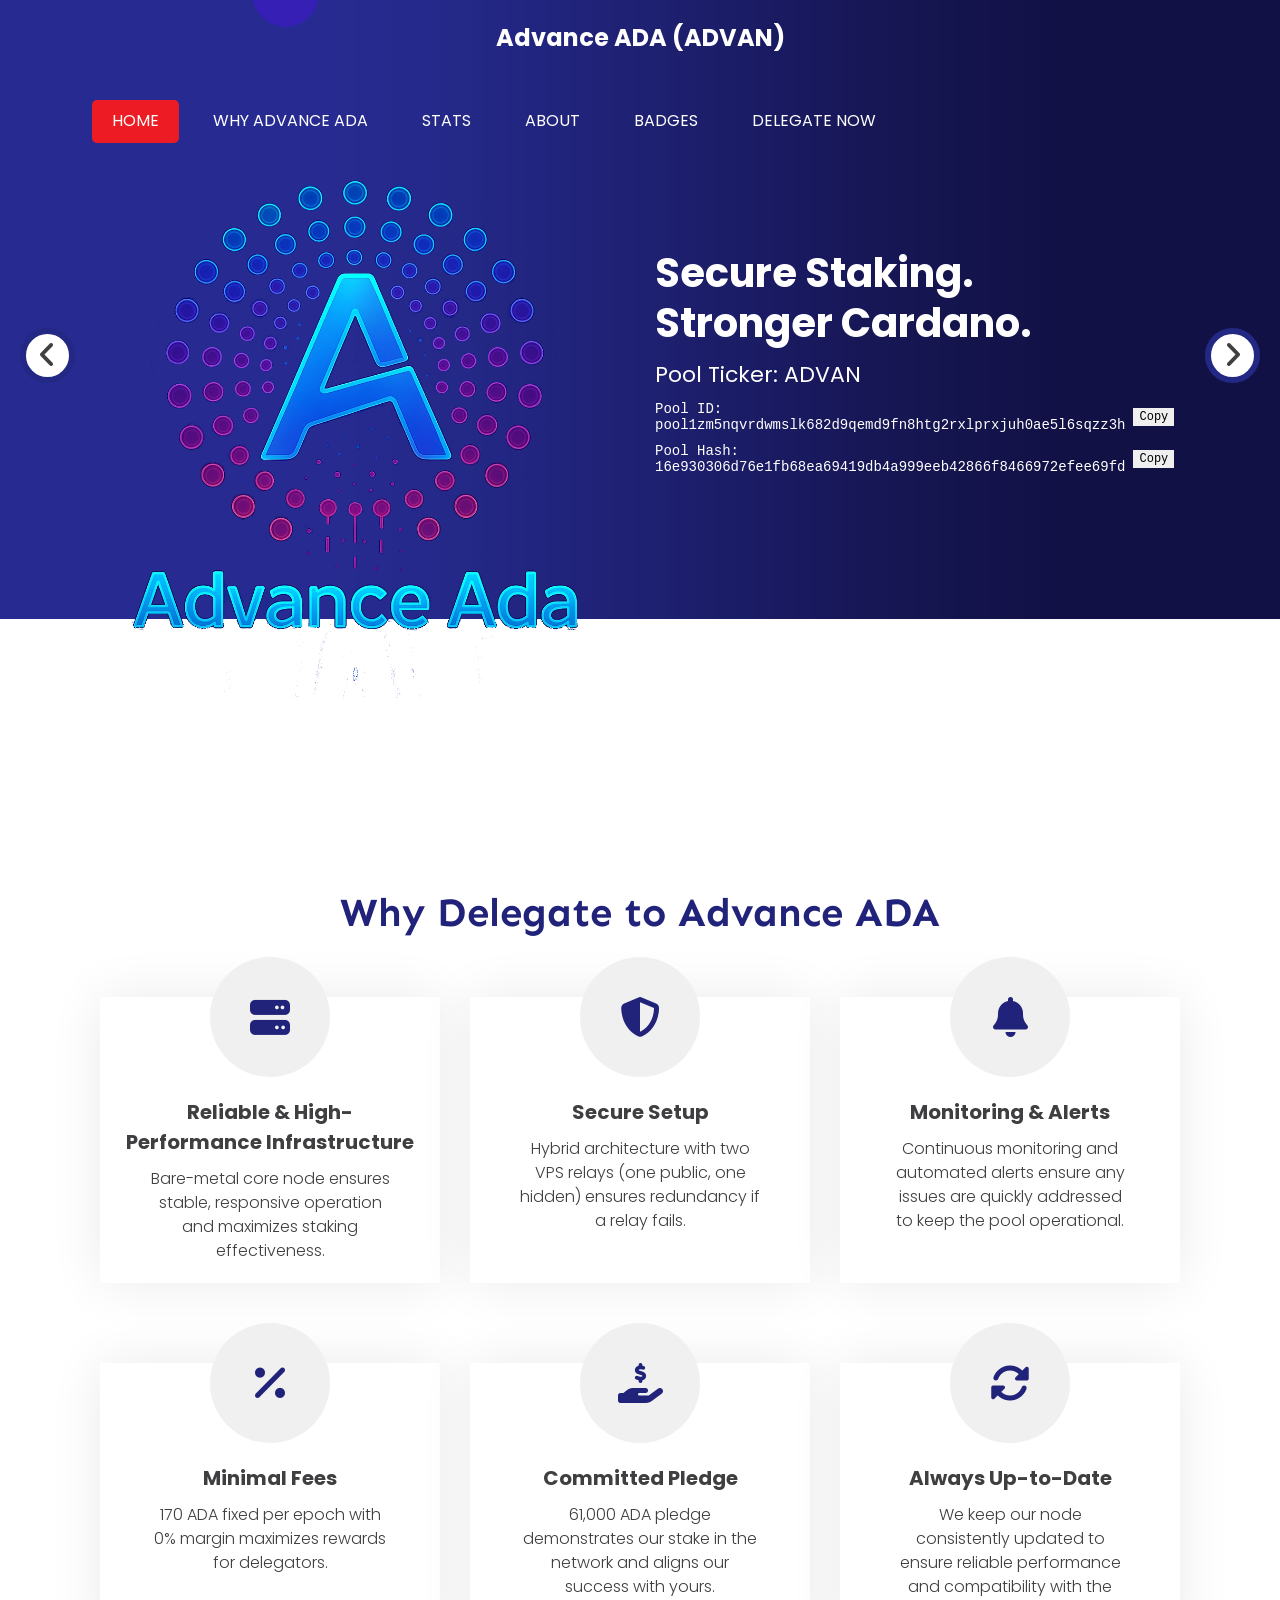
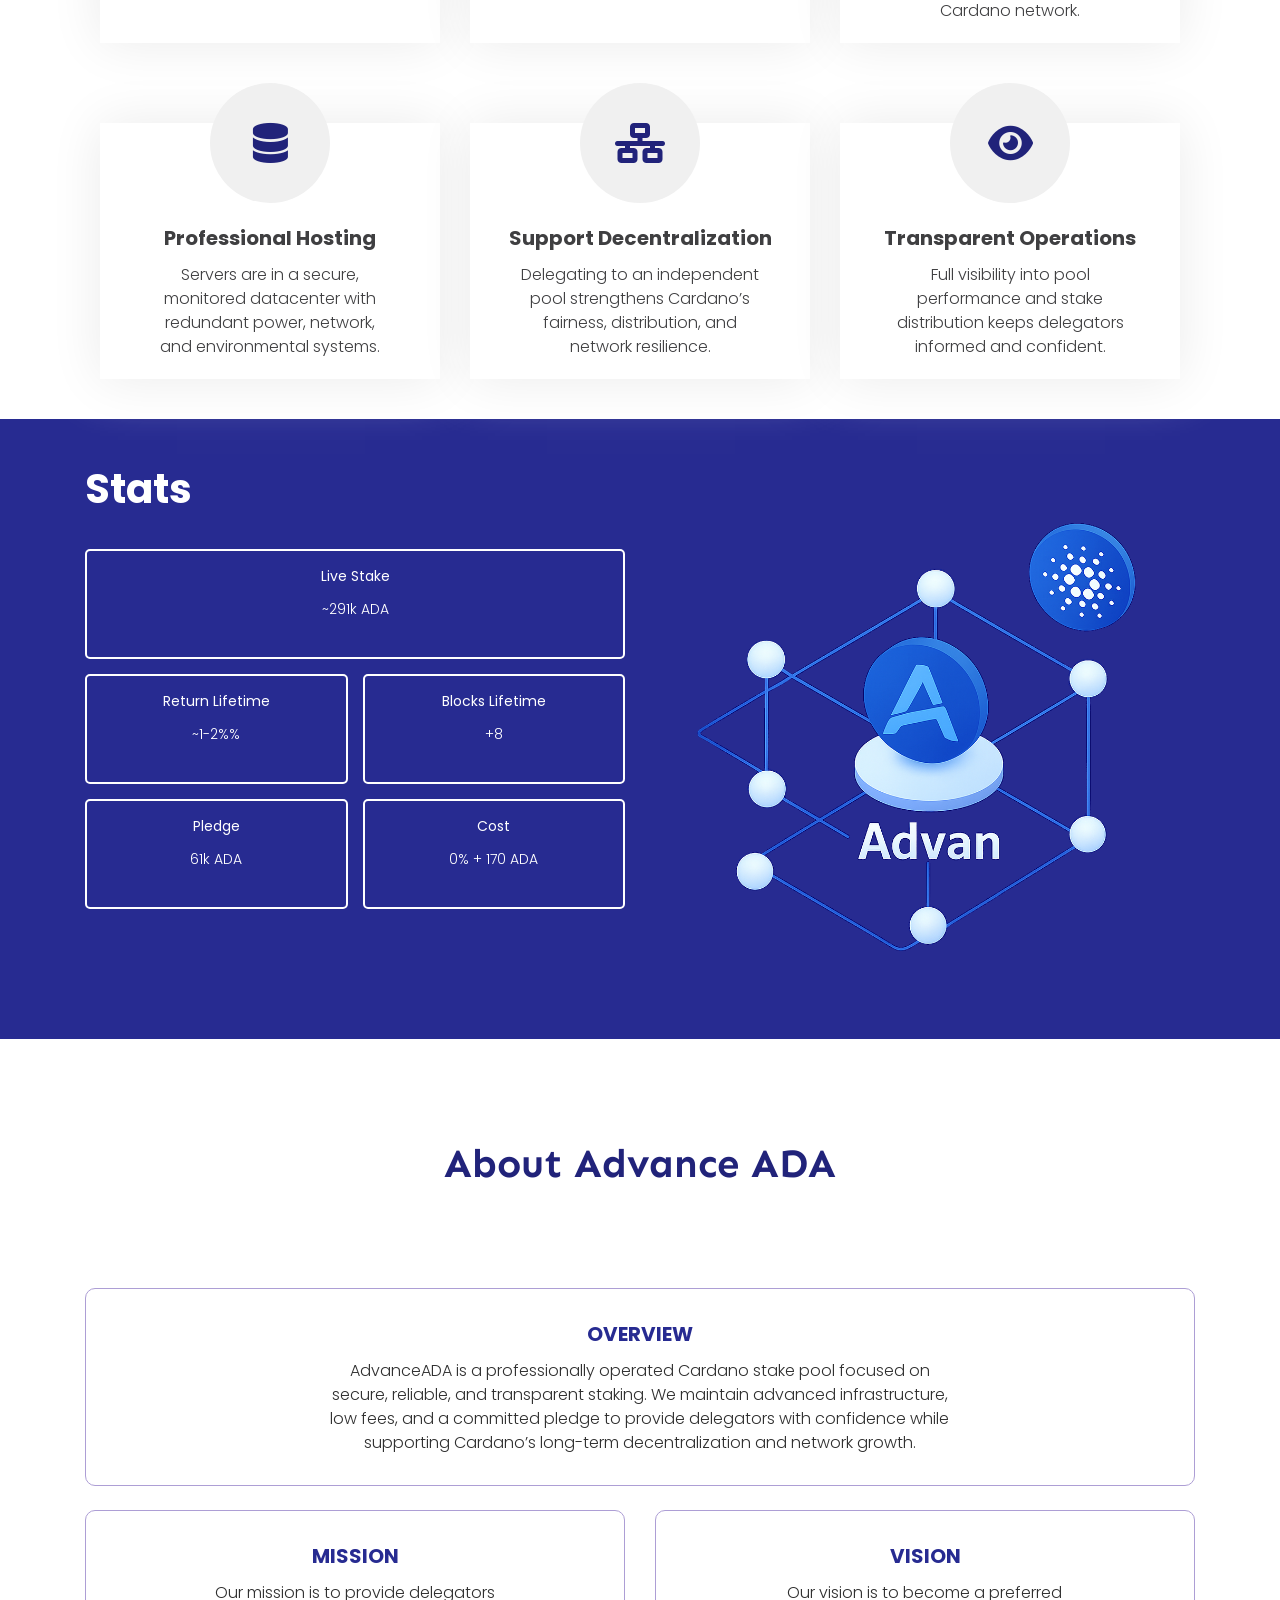
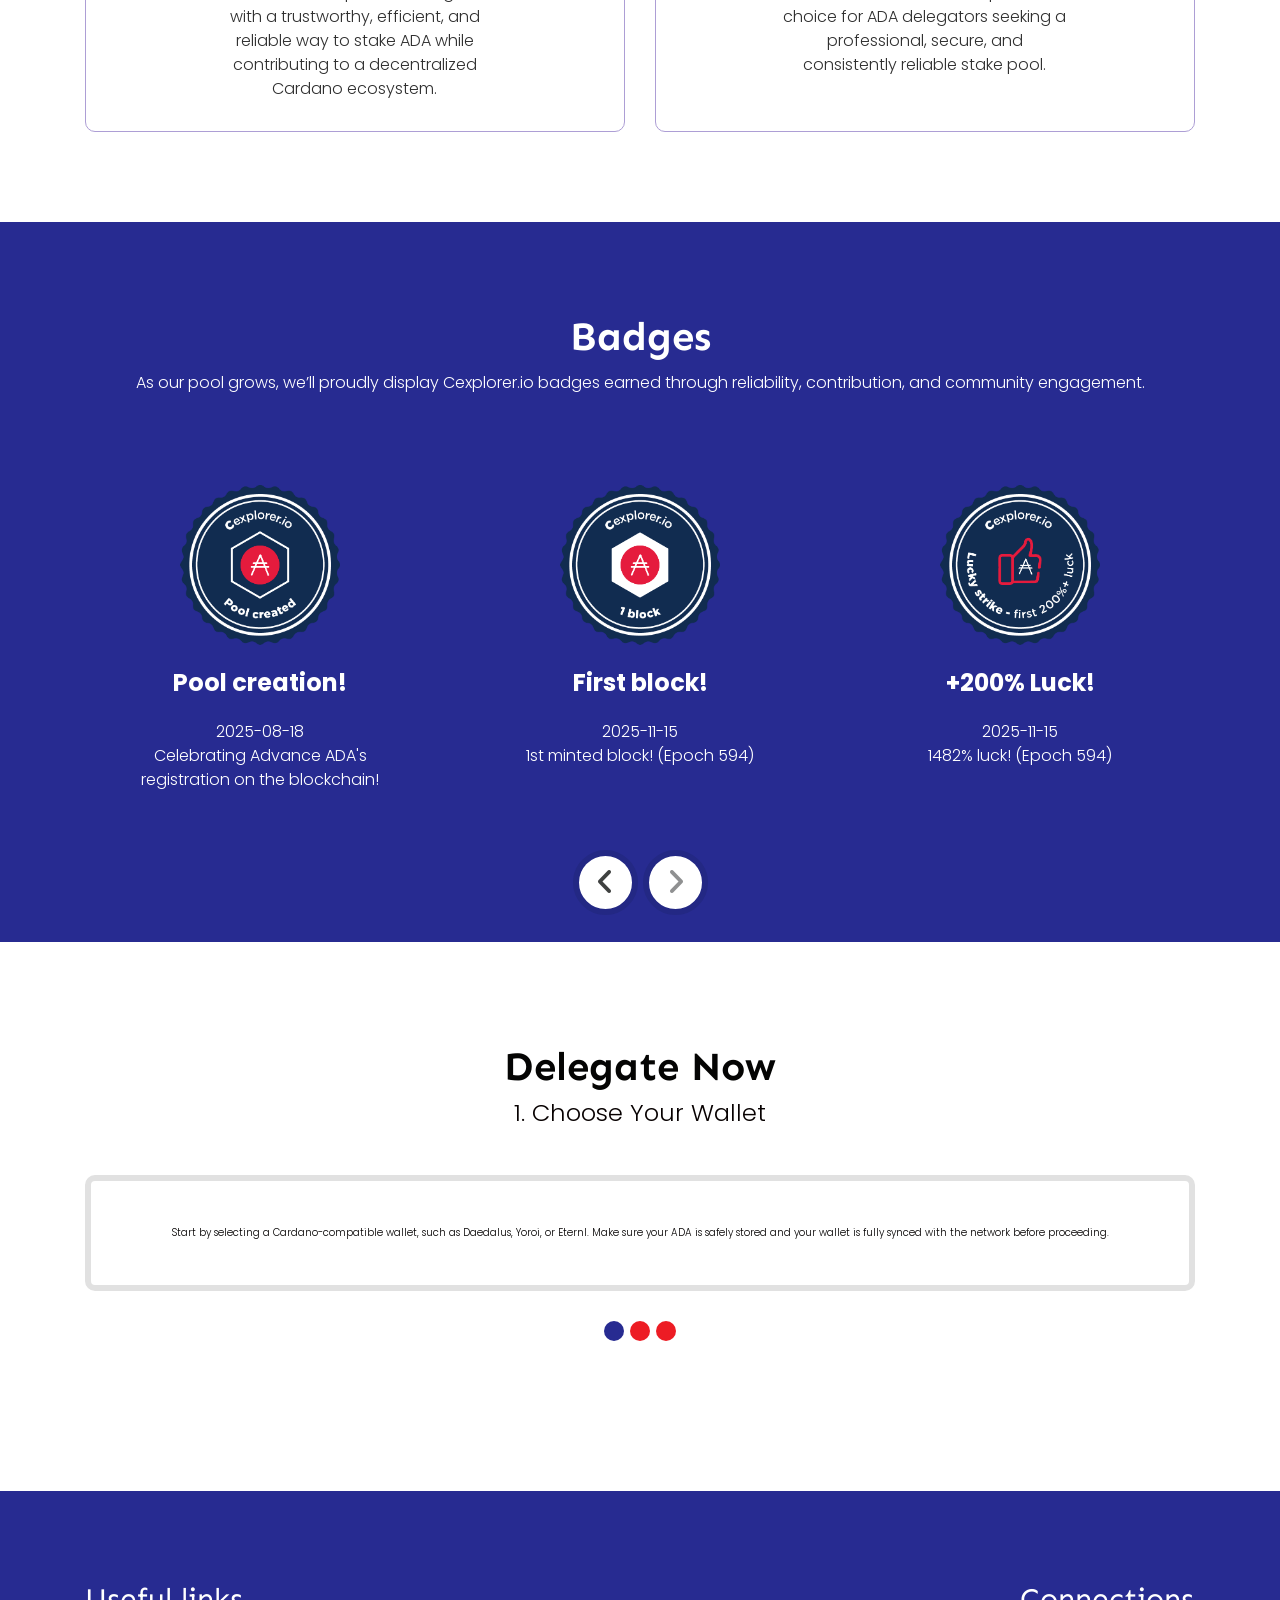
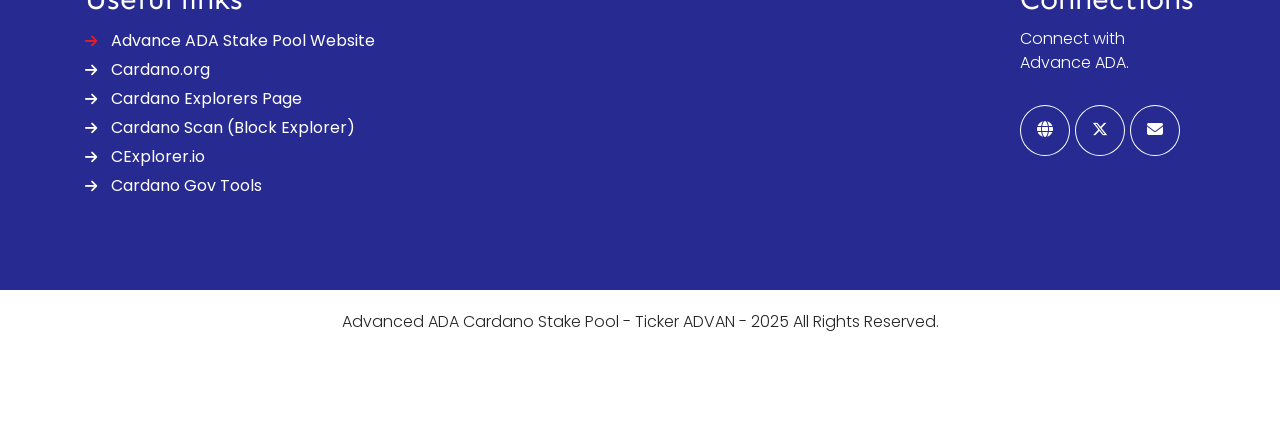
==== commit 8b88b9ff: "Update index.html" ====
--- a/index.html
+++ b/index.html
@@ -339,7 +339,7 @@
                <!-- First row: Stake (spans both columns on desktop) -->
                <div class="stat_box full-width">
                   <h3>Live Stake</h3>
-                  <p id="LiveStake">~100k<span id="pool1zm5nqvrdwmslk682d9qemd9fn8htg2rxlprxjuh0ae5l6sqzz3h_stake"></span> ADA</p>
+                  <p id="LiveStake">~291k<span id="pool1zm5nqvrdwmslk682d9qemd9fn8htg2rxlprxjuh0ae5l6sqzz3h_stake"></span> ADA</p>
                </div>
                <!-- Second row: Return Lifetime and Blocks Lifetime -->
                <div class="stat_box">
@@ -348,7 +348,7 @@
                </div>
                <div class="stat_box">
                   <h3>Blocks Lifetime</h3>
-                  <p id="blocksLifetime">+3<span id="pool1zm5nqvrdwmslk682d9qemd9fn8htg2rxlprxjuh0ae5l6sqzz3h_blocks_lifetime"></span></p>
+                  <p id="blocksLifetime">+8<span id="pool1zm5nqvrdwmslk682d9qemd9fn8htg2rxlprxjuh0ae5l6sqzz3h_blocks_lifetime"></span></p>
                </div>
                <!-- Third row: Pledge and Cost -->
                <div class="stat_box">
@@ -524,13 +524,10 @@
                      <div class="carousel-item">
                         <div class="row">
                            <div class="col-md-4">
-                              <div class="service_box">
-                                 <div class="services_icon">
-                                    <img src="images/icon-4.png" class="image_1">
-                                    <img src="images/icon-4.png" class="image_2">
-                                 </div>
-                                 <h3 class="wordpress_text">100k Stake</h3>
-                                 <p class="opposed_text">A next goal to be celebrated by Advance ADA.</p>
+                              <div class="service_box" style="text-align: center;">
+                                 <img src="images/Badge-stake-100.png" class="image_1" width="160" height="160">
+                                 <h3 class="wordpress_text">100k Stake!</h3>
+                                 <p class="opposed_text">2026-01-29<br>+100k ADA Stake! (Epoch 610)</p>
                               </div>
                            </div>
                            <div class="col-md-4">
